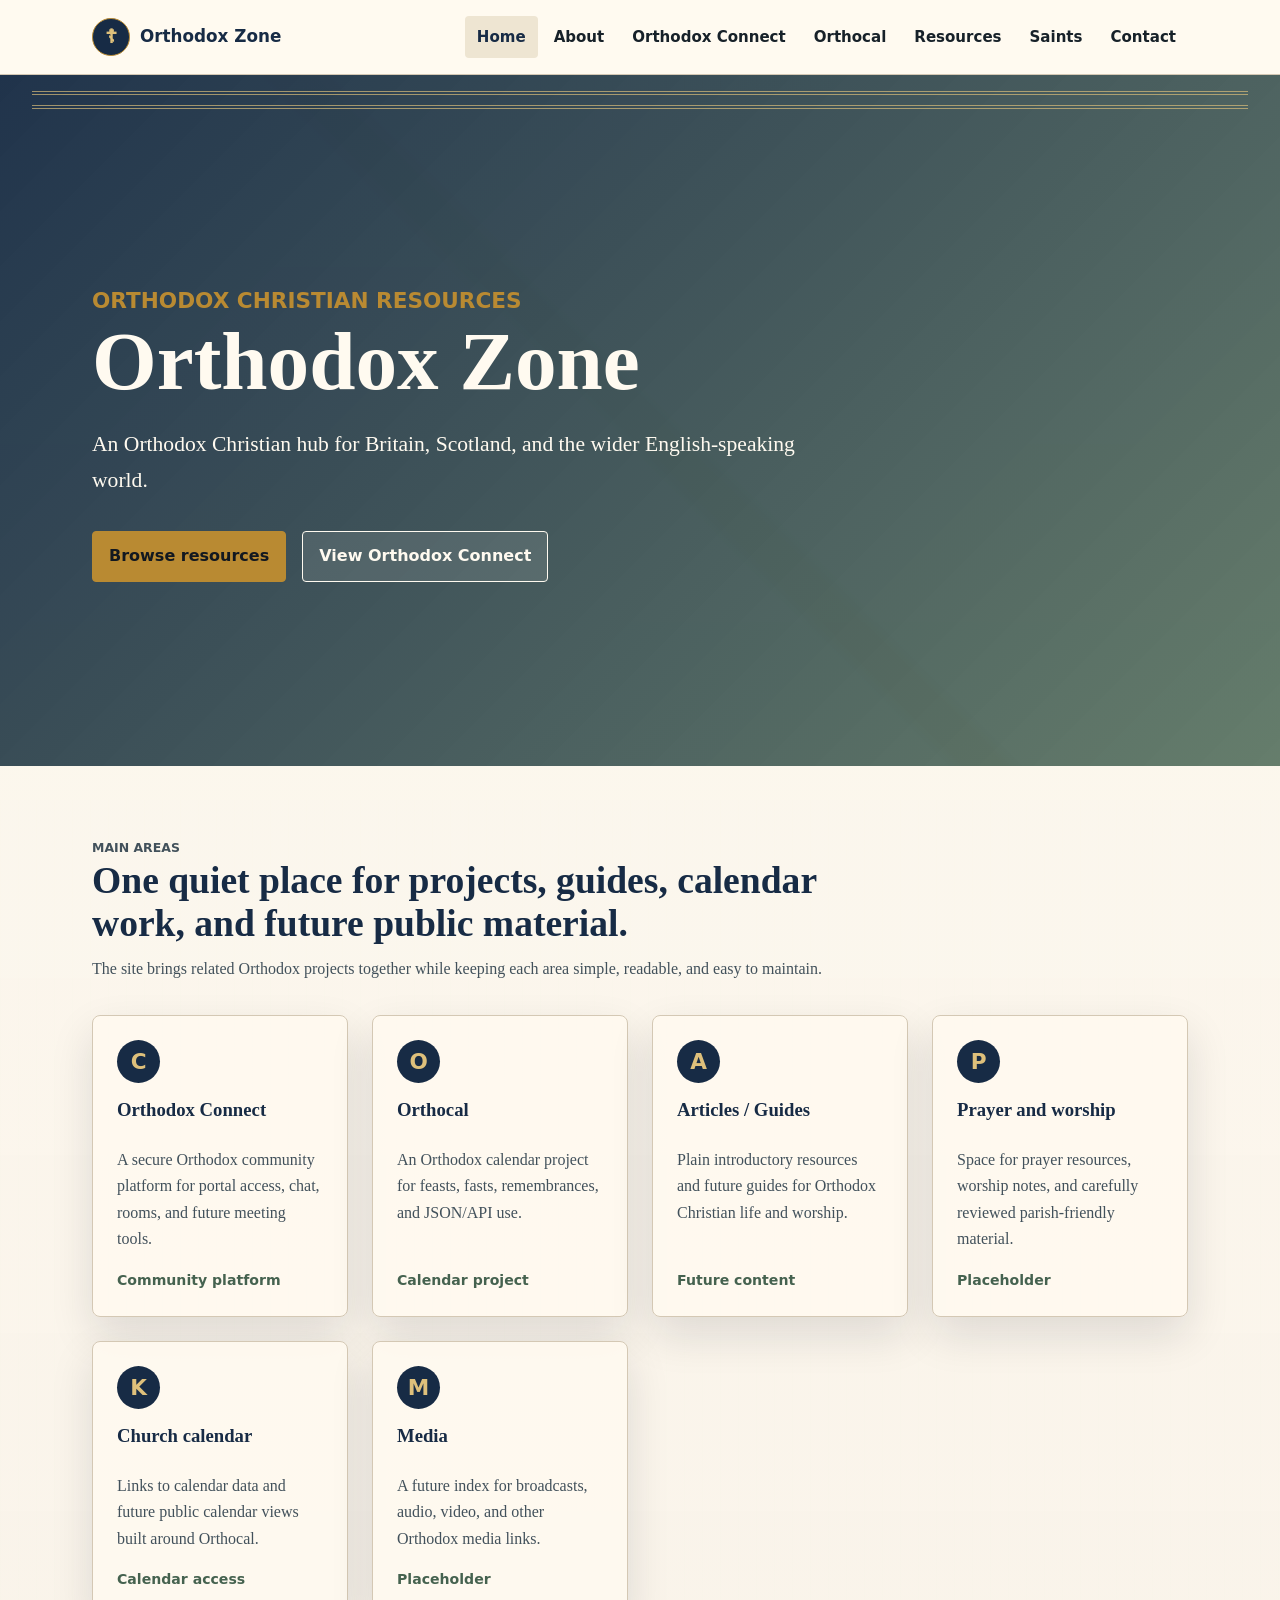
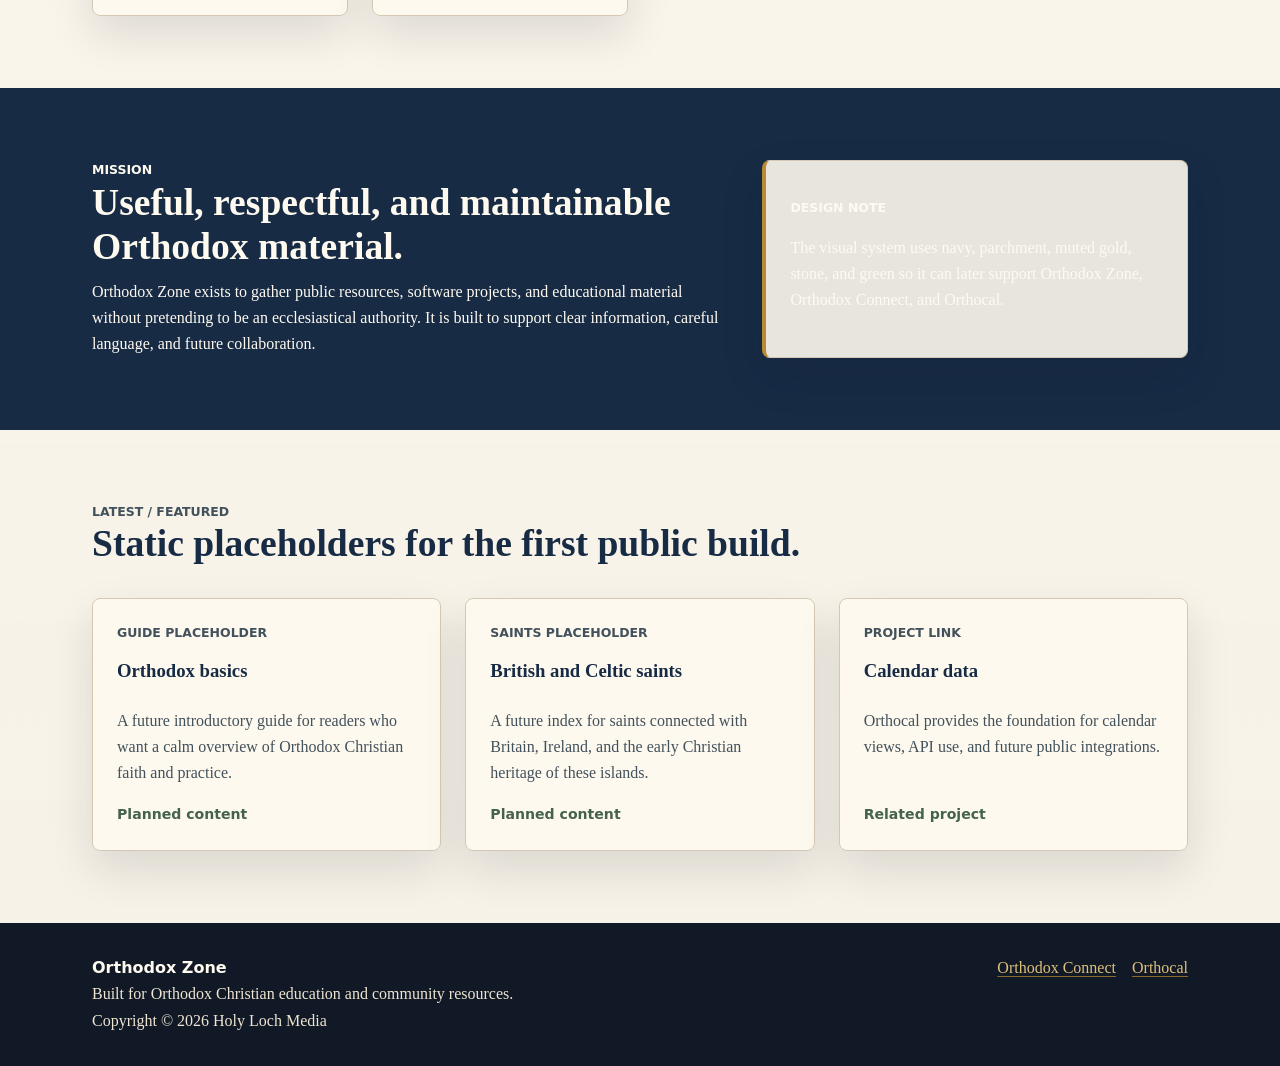
==== index.html @ 95972494 "initial import" ====
<!-- Orthodox Zone - Developed by dgm (dgm@tuta.com) -->
<!-- orthodox.zone-web/index.html -->
<!doctype html>
<html lang="en-GB">
<head>
	<meta charset="utf-8">
	<meta name="viewport" content="width=device-width, initial-scale=1">
	<meta name="description" content="An Orthodox Christian hub for Britain, Scotland, and the wider English-speaking world.">
	<meta property="og:title" content="Orthodox Zone">
	<meta property="og:description" content="An Orthodox Christian hub for Britain, Scotland, and the wider English-speaking world.">
	<meta property="og:type" content="website">
	<meta property="og:url" content="https://orthodox.zone/">
	<meta property="og:site_name" content="Orthodox Zone">
	<title>Orthodox Zone</title>
	<link rel="stylesheet" href="assets/css/style.css">
	<script src="assets/js/main.js" defer></script>
</head>
<body>
	<header class="site-header">
		<div class="nav-wrap">
			<a class="brand" href="index.html" aria-label="Orthodox Zone home">
				<span class="brand-mark" aria-hidden="true">☦</span>
				<span>Orthodox Zone</span>
			</a>
			<button class="nav-toggle" type="button" aria-expanded="false" aria-controls="primary-nav">Menu</button>
			<nav class="site-nav" id="primary-nav" aria-label="Primary navigation" data-open="false">
				<ul>
					<li><a href="index.html" aria-current="page">Home</a></li>
					<li><a href="about.html">About</a></li>
					<li><a href="connect.html">Orthodox Connect</a></li>
					<li><a href="orthocal.html">Orthocal</a></li>
					<li><a href="resources.html">Resources</a></li>
					<li><a href="saints.html">Saints</a></li>
					<li><a href="contact.html">Contact</a></li>
				</ul>
			</nav>
		</div>
	</header>

	<main>
		<section class="hero">
			<div class="section">
				<p class="eyebrow">Orthodox Christian resources</p>
				<h1>Orthodox Zone</h1>
				<p>An Orthodox Christian hub for Britain, Scotland, and the wider English-speaking world.</p>
				<div class="hero-actions" aria-label="Featured links">
					<a class="button button-primary" href="resources.html">Browse resources</a>
					<a class="button button-secondary" href="connect.html">View Orthodox Connect</a>
				</div>
			</div>
		</section>

		<section class="section">
			<div class="section-heading">
				<p class="eyebrow">Main areas</p>
				<h2>One quiet place for projects, guides, calendar work, and future public material.</h2>
				<p>The site brings related Orthodox projects together while keeping each area simple, readable, and easy to maintain.</p>
			</div>
			<div class="grid">
				<a class="card card-link" href="connect.html">
					<span class="card-icon" aria-hidden="true">C</span>
					<h3>Orthodox Connect</h3>
					<p>A secure Orthodox community platform for portal access, chat, rooms, and future meeting tools.</p>
					<span class="meta">Community platform</span>
				</a>
				<a class="card card-link" href="orthocal.html">
					<span class="card-icon" aria-hidden="true">O</span>
					<h3>Orthocal</h3>
					<p>An Orthodox calendar project for feasts, fasts, remembrances, and JSON/API use.</p>
					<span class="meta">Calendar project</span>
				</a>
				<a class="card card-link" href="resources.html">
					<span class="card-icon" aria-hidden="true">A</span>
					<h3>Articles / Guides</h3>
					<p>Plain introductory resources and future guides for Orthodox Christian life and worship.</p>
					<span class="meta">Future content</span>
				</a>
				<a class="card card-link" href="resources.html#prayer">
					<span class="card-icon" aria-hidden="true">P</span>
					<h3>Prayer and worship</h3>
					<p>Space for prayer resources, worship notes, and carefully reviewed parish-friendly material.</p>
					<span class="meta">Placeholder</span>
				</a>
				<a class="card card-link" href="orthocal.html">
					<span class="card-icon" aria-hidden="true">K</span>
					<h3>Church calendar</h3>
					<p>Links to calendar data and future public calendar views built around Orthocal.</p>
					<span class="meta">Calendar access</span>
				</a>
				<a class="card card-link" href="resources.html#media">
					<span class="card-icon" aria-hidden="true">M</span>
					<h3>Media</h3>
					<p>A future index for broadcasts, audio, video, and other Orthodox media links.</p>
					<span class="meta">Placeholder</span>
				</a>
			</div>
		</section>

		<section class="feature-band">
			<div class="section split">
				<div class="copy">
					<p class="eyebrow">Mission</p>
					<h2>Useful, respectful, and maintainable Orthodox material.</h2>
					<p>Orthodox Zone exists to gather public resources, software projects, and educational material without pretending to be an ecclesiastical authority. It is built to support clear information, careful language, and future collaboration.</p>
				</div>
				<aside class="notice">
					<p class="badge">Design note</p>
					<p>The visual system uses navy, parchment, muted gold, stone, and green so it can later support Orthodox Zone, Orthodox Connect, and Orthocal.</p>
				</aside>
			</div>
		</section>

		<section class="section">
			<div class="section-heading">
				<p class="eyebrow">Latest / featured</p>
				<h2>Static placeholders for the first public build.</h2>
			</div>
			<div class="grid">
				<article class="card">
					<p class="badge">Guide placeholder</p>
					<h3>Orthodox basics</h3>
					<p>A future introductory guide for readers who want a calm overview of Orthodox Christian faith and practice.</p>
					<span class="meta">Planned content</span>
				</article>
				<article class="card">
					<p class="badge">Saints placeholder</p>
					<h3>British and Celtic saints</h3>
					<p>A future index for saints connected with Britain, Ireland, and the early Christian heritage of these islands.</p>
					<span class="meta">Planned content</span>
				</article>
				<article class="card">
					<p class="badge">Project link</p>
					<h3>Calendar data</h3>
					<p>Orthocal provides the foundation for calendar views, API use, and future public integrations.</p>
					<span class="meta">Related project</span>
				</article>
			</div>
		</section>
	</main>

	<footer class="site-footer">
		<div class="footer-inner">
			<div>
				<p class="footer-title">Orthodox Zone</p>
				<p>Built for Orthodox Christian education and community resources.</p>
				<p>Copyright © 2026 Holy Loch Media</p>
			</div>
			<div class="footer-links" aria-label="Footer links">
				<a href="connect.html">Orthodox Connect</a>
				<a href="orthocal.html">Orthocal</a>
			</div>
		</div>
	</footer>
</body>
</html>
---- assets/css/style.css ----
/* Orthodox Zone - Developed by dgm (dgm@tuta.com) */
/* orthodox.zone-web/assets/css/style.css */

:root {
	--colour-ink: #172129;
	--colour-ink-soft: #42515b;
	--colour-bg: #f6f1e7;
	--colour-bg-deep: #111926;
	--colour-surface: #fffaf0;
	--colour-surface-muted: #eee5d2;
	--colour-navy: #172b45;
	--colour-navy-soft: #223a57;
	--colour-gold: #b98a32;
	--colour-gold-soft: #dec07b;
	--colour-green: #45624f;
	--colour-stone: #c9c1b4;
	--colour-border: #d4c8b4;
	--colour-alert: #7b2f35;
	--font-body: Georgia, "Times New Roman", serif;
	--font-ui: system-ui, -apple-system, BlinkMacSystemFont, "Segoe UI", sans-serif;
	--space-1: 0.35rem;
	--space-2: 0.65rem;
	--space-3: 1rem;
	--space-4: 1.5rem;
	--space-5: 2rem;
	--space-6: 3rem;
	--space-7: 4.5rem;
	--radius-sm: 4px;
	--radius-md: 8px;
	--shadow-soft: 0 18px 44px rgba(17, 25, 38, 0.12);
	--width-page: 1160px;
	--width-copy: 760px;
}

* {
	box-sizing: border-box;
}

html {
	background: var(--colour-bg);
	color: var(--colour-ink);
	font-size: 100%;
}

body {
	margin: 0;
	background:
		linear-gradient(180deg, rgba(255, 250, 240, 0.92), rgba(246, 241, 231, 0.98)),
		repeating-linear-gradient(90deg, rgba(185, 138, 50, 0.06) 0 1px, transparent 1px 18px);
	color: var(--colour-ink);
	font-family: var(--font-body);
	line-height: 1.65;
}

body.nav-open {
	overflow: hidden;
}

a {
	color: var(--colour-navy);
	text-decoration-color: rgba(185, 138, 50, 0.72);
	text-underline-offset: 0.18em;
}

a:hover {
	color: var(--colour-alert);
}

img {
	display: block;
	height: auto;
	max-width: 100%;
}

:focus-visible {
	outline: 3px solid var(--colour-gold);
	outline-offset: 3px;
}

.site-header {
	background: rgba(255, 250, 240, 0.96);
	border-bottom: 1px solid var(--colour-border);
	position: sticky;
	top: 0;
	z-index: 20;
}

.nav-wrap,
.section,
.footer-inner {
	margin: 0 auto;
	max-width: var(--width-page);
	padding-inline: clamp(1rem, 4vw, 2rem);
}

.nav-wrap {
	align-items: center;
	display: flex;
	gap: var(--space-4);
	justify-content: space-between;
	min-height: 74px;
}

.brand {
	align-items: center;
	color: var(--colour-navy);
	display: inline-flex;
	font-family: var(--font-ui);
	font-size: 1.05rem;
	font-weight: 800;
	gap: var(--space-2);
	letter-spacing: 0;
	text-decoration: none;
}

.brand-mark {
	align-items: center;
	background: var(--colour-navy);
	border: 1px solid var(--colour-gold);
	border-radius: 50%;
	color: var(--colour-gold-soft);
	display: inline-flex;
	font-family: var(--font-body);
	font-size: 1.2rem;
	height: 2.35rem;
	justify-content: center;
	line-height: 1;
	width: 2.35rem;
}

.nav-toggle {
	background: var(--colour-navy);
	border: 1px solid var(--colour-navy);
	border-radius: var(--radius-sm);
	color: var(--colour-surface);
	display: none;
	font: 700 0.92rem/1 var(--font-ui);
	padding: 0.75rem 0.9rem;
}

.site-nav ul {
	align-items: center;
	display: flex;
	gap: 0.25rem;
	list-style: none;
	margin: 0;
	padding: 0;
}

.site-nav a {
	border-radius: var(--radius-sm);
	color: var(--colour-ink);
	display: inline-block;
	font-family: var(--font-ui);
	font-size: 0.94rem;
	font-weight: 650;
	padding: 0.55rem 0.75rem;
	text-decoration: none;
}

.site-nav a:hover,
.site-nav a[aria-current="page"] {
	background: var(--colour-surface-muted);
	color: var(--colour-navy);
}

.hero {
	background:
		linear-gradient(135deg, rgba(23, 43, 69, 0.96), rgba(69, 98, 79, 0.82)),
		linear-gradient(45deg, transparent 48%, rgba(222, 192, 123, 0.2) 49% 51%, transparent 52%);
	color: var(--colour-surface);
	padding-block: clamp(3.5rem, 9vw, 7rem);
	position: relative;
}

.hero::before,
.page-header::before {
	border-block: 4px double rgba(222, 192, 123, 0.68);
	content: "";
	inset: 1rem clamp(1rem, 4vw, 2rem) auto;
	height: 10px;
	position: absolute;
}

.hero .section,
.page-header .section {
	position: relative;
}

.eyebrow,
.badge {
	color: var(--colour-gold);
	font-family: var(--font-ui);
	font-size: 0.78rem;
	font-weight: 800;
	letter-spacing: 0;
	text-transform: uppercase;
}

.hero h1,
.page-header h1 {
	font-size: clamp(2.3rem, 7vw, 5.2rem);
	line-height: 1.02;
	margin: 0;
	max-width: 880px;
}

.hero p,
.page-header p {
	font-size: clamp(1.1rem, 2vw, 1.35rem);
	margin: var(--space-4) 0 0;
	max-width: 720px;
}

.hero-actions {
	display: flex;
	flex-wrap: wrap;
	gap: var(--space-3);
	margin-top: var(--space-5);
}

.button {
	align-items: center;
	border: 1px solid currentColor;
	border-radius: var(--radius-sm);
	display: inline-flex;
	font-family: var(--font-ui);
	font-weight: 750;
	justify-content: center;
	min-height: 2.8rem;
	padding: 0.72rem 1rem;
	text-decoration: none;
}

.button-primary {
	background: var(--colour-gold);
	border-color: var(--colour-gold);
	color: #121820;
}

.button-secondary {
	background: rgba(255, 250, 240, 0.1);
	color: var(--colour-surface);
}

.section {
	padding-block: clamp(2.5rem, 6vw, 4.5rem);
}

.section-tight {
	padding-block: clamp(1.5rem, 4vw, 2.5rem);
}

.section-heading {
	margin-bottom: var(--space-5);
	max-width: var(--width-copy);
}

.section-heading h2,
.copy h2,
.card h2,
.card h3 {
	color: var(--colour-navy);
	line-height: 1.16;
	margin: 0 0 var(--space-2);
}

.section-heading h2,
.copy h2 {
	font-size: clamp(1.65rem, 3vw, 2.35rem);
}

.section-heading p,
.copy p,
.card p,
.list-panel p {
	color: var(--colour-ink-soft);
	margin: 0;
}

.grid {
	display: grid;
	gap: var(--space-4);
	grid-template-columns: repeat(auto-fit, minmax(min(100%, 250px), 1fr));
}

.card,
.list-panel,
.notice {
	background: rgba(255, 250, 240, 0.9);
	border: 1px solid var(--colour-border);
	border-radius: var(--radius-md);
	box-shadow: var(--shadow-soft);
	padding: var(--space-4);
}

.card {
	display: flex;
	flex-direction: column;
	gap: var(--space-3);
	min-height: 100%;
}

.card-link {
	color: inherit;
	text-decoration: none;
}

.card-link:hover {
	border-color: var(--colour-gold);
	color: inherit;
	transform: translateY(-2px);
}

.card-icon {
	align-items: center;
	background: var(--colour-navy);
	border-radius: 50%;
	color: var(--colour-gold-soft);
	display: inline-flex;
	font-family: var(--font-ui);
	font-size: 1.35rem;
	font-weight: 800;
	height: 2.7rem;
	justify-content: center;
	width: 2.7rem;
}

.meta {
	color: var(--colour-green);
	font-family: var(--font-ui);
	font-size: 0.88rem;
	font-weight: 700;
	margin-top: auto;
}

.split {
	display: grid;
	gap: var(--space-5);
	grid-template-columns: minmax(0, 1.2fr) minmax(260px, 0.8fr);
}

.copy {
	max-width: var(--width-copy);
}

.copy p + p,
.copy ul + p,
.copy p + ul {
	margin-top: var(--space-3);
}

.copy ul,
.list-panel ul {
	margin: var(--space-3) 0 0;
	padding-left: 1.2rem;
}

.copy li,
.list-panel li {
	margin-top: var(--space-2);
}

.page-header {
	background:
		linear-gradient(135deg, rgba(23, 43, 69, 0.95), rgba(34, 58, 87, 0.9)),
		repeating-linear-gradient(135deg, rgba(222, 192, 123, 0.12) 0 1px, transparent 1px 18px);
	color: var(--colour-surface);
	padding-block: clamp(3rem, 7vw, 5.5rem);
	position: relative;
}

.page-header h1,
.page-header p {
	color: var(--colour-surface);
}

.feature-band {
	background: var(--colour-navy);
	color: var(--colour-surface);
}

.feature-band h2,
.feature-band p {
	color: var(--colour-surface);
}

.feature-band .card {
	background: rgba(255, 250, 240, 0.08);
	border-color: rgba(222, 192, 123, 0.38);
	box-shadow: none;
}

.feature-band .card h3,
.feature-band .card p {
	color: var(--colour-surface);
}

.notice {
	border-left: 4px solid var(--colour-gold);
}

.site-footer {
	background: var(--colour-bg-deep);
	color: var(--colour-surface-muted);
}

.footer-inner {
	display: flex;
	flex-wrap: wrap;
	gap: var(--space-4);
	justify-content: space-between;
	padding-block: var(--space-5);
}

.footer-inner a {
	color: var(--colour-gold-soft);
}

.footer-title {
	color: var(--colour-surface);
	font-family: var(--font-ui);
	font-weight: 800;
	margin: 0 0 var(--space-2);
}

.footer-inner p {
	margin: 0;
	max-width: 560px;
}

.footer-links {
	display: flex;
	flex-wrap: wrap;
	gap: var(--space-3);
}

@media (max-width: 860px) {
	.nav-toggle {
		display: inline-flex;
	}

	.site-nav {
		background: var(--colour-surface);
		border-top: 1px solid var(--colour-border);
		box-shadow: var(--shadow-soft);
		display: none;
		inset: 74px 0 auto;
		padding: var(--space-3);
		position: absolute;
	}

	.site-nav[data-open="true"] {
		display: block;
	}

	.site-nav ul {
		align-items: stretch;
		flex-direction: column;
	}

	.site-nav a {
		display: block;
		padding: 0.85rem 1rem;
	}

	.split {
		grid-template-columns: 1fr;
	}
}

@media (max-width: 520px) {
	.nav-wrap {
		min-height: 66px;
	}

	.brand {
		font-size: 0.98rem;
	}

	.brand-mark {
		height: 2.1rem;
		width: 2.1rem;
	}

	.site-nav {
		inset: 66px 0 auto;
	}
}
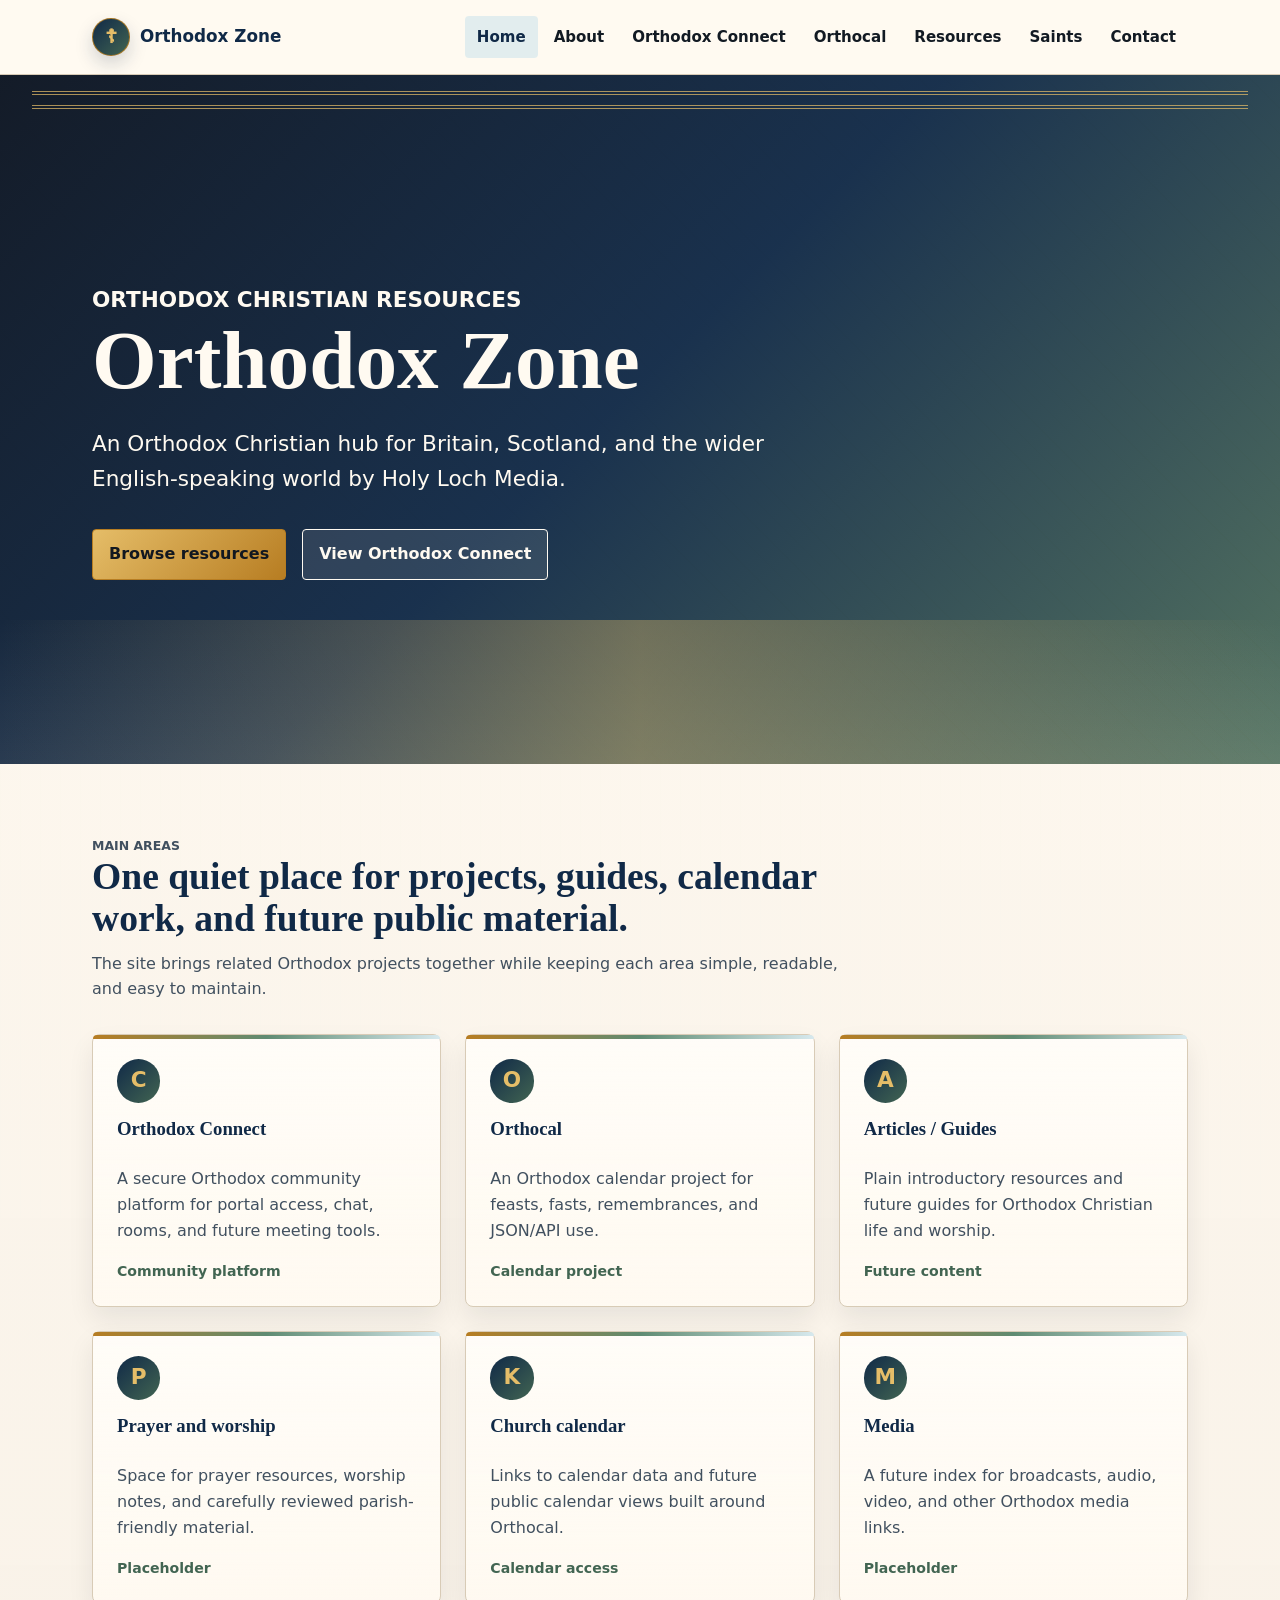
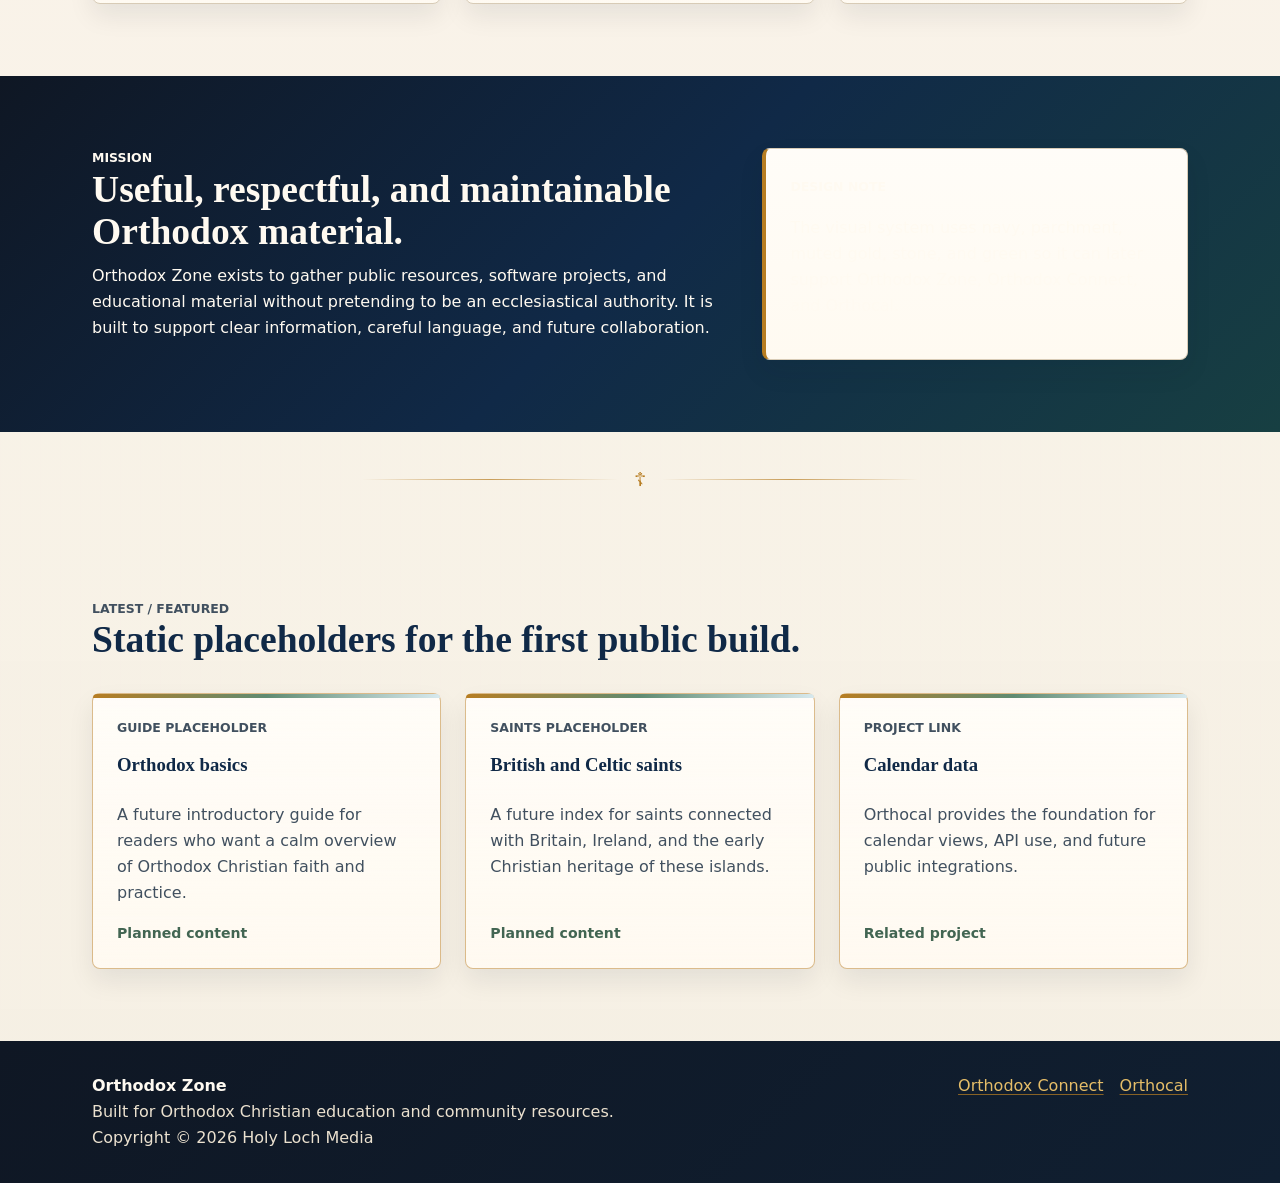
==== commit f55df1f5: "style updates and deploy script" ====
--- a/index.html
+++ b/index.html
@@ -38,11 +38,11 @@
 	</header>
 
 	<main>
-		<section class="hero">
+		<section class="hero celtic-border">
 			<div class="section">
 				<p class="eyebrow">Orthodox Christian resources</p>
 				<h1>Orthodox Zone</h1>
-				<p>An Orthodox Christian hub for Britain, Scotland, and the wider English-speaking world.</p>
+				<p>An Orthodox Christian hub for Britain, Scotland, and the wider English-speaking world by Holy Loch Media.</p>
 				<div class="hero-actions" aria-label="Featured links">
 					<a class="button button-primary" href="resources.html">Browse resources</a>
 					<a class="button button-secondary" href="connect.html">View Orthodox Connect</a>
@@ -56,7 +56,7 @@
 				<h2>One quiet place for projects, guides, calendar work, and future public material.</h2>
 				<p>The site brings related Orthodox projects together while keeping each area simple, readable, and easy to maintain.</p>
 			</div>
-			<div class="grid">
+			<div class="card-grid">
 				<a class="card card-link" href="connect.html">
 					<span class="card-icon" aria-hidden="true">C</span>
 					<h3>Orthodox Connect</h3>
@@ -97,8 +97,8 @@
 		</section>
 
 		<section class="feature-band">
-			<div class="section split">
-				<div class="copy">
+			<div class="section two-column">
+				<div class="readable">
 					<p class="eyebrow">Mission</p>
 					<h2>Useful, respectful, and maintainable Orthodox material.</h2>
 					<p>Orthodox Zone exists to gather public resources, software projects, and educational material without pretending to be an ecclesiastical authority. It is built to support clear information, careful language, and future collaboration.</p>
@@ -110,25 +110,27 @@
 			</div>
 		</section>
 
+		<div class="cross-divider" aria-hidden="true">☦</div>
+
 		<section class="section">
 			<div class="section-heading">
 				<p class="eyebrow">Latest / featured</p>
 				<h2>Static placeholders for the first public build.</h2>
 			</div>
-			<div class="grid">
-				<article class="card">
+			<div class="card-grid">
+				<article class="feature-card">
 					<p class="badge">Guide placeholder</p>
 					<h3>Orthodox basics</h3>
 					<p>A future introductory guide for readers who want a calm overview of Orthodox Christian faith and practice.</p>
 					<span class="meta">Planned content</span>
 				</article>
-				<article class="card">
+				<article class="feature-card">
 					<p class="badge">Saints placeholder</p>
 					<h3>British and Celtic saints</h3>
 					<p>A future index for saints connected with Britain, Ireland, and the early Christian heritage of these islands.</p>
 					<span class="meta">Planned content</span>
 				</article>
-				<article class="card">
+				<article class="feature-card">
 					<p class="badge">Project link</p>
 					<h3>Calendar data</h3>
 					<p>Orthocal provides the foundation for calendar views, API use, and future public integrations.</p>
--- a/assets/css/style.css
+++ b/assets/css/style.css
@@ -2,22 +2,46 @@
 /* orthodox.zone-web/assets/css/style.css */
 
 :root {
-	--colour-ink: #172129;
-	--colour-ink-soft: #42515b;
-	--colour-bg: #f6f1e7;
-	--colour-bg-deep: #111926;
-	--colour-surface: #fffaf0;
-	--colour-surface-muted: #eee5d2;
-	--colour-navy: #172b45;
-	--colour-navy-soft: #223a57;
-	--colour-gold: #b98a32;
-	--colour-gold-soft: #dec07b;
-	--colour-green: #45624f;
-	--colour-stone: #c9c1b4;
-	--colour-border: #d4c8b4;
-	--colour-alert: #7b2f35;
-	--font-body: Georgia, "Times New Roman", serif;
+	/* Brand colours */
+	--oz-navy: #102947;
+	--oz-navy-soft: #1c3a5f;
+	--oz-parchment: #f5efe4;
+	--oz-bg-deep: #0f1724;
+	--oz-off-white: #fffaf1;
+	--oz-surface-muted: #ebe1cf;
+	--oz-muted-gold: #b77d22;
+	--oz-gold-soft: #e5bd68;
+	--oz-stone-grey: #c9c0b2;
+	--oz-celtic-green: #426552;
+	--oz-celtic-green-soft: #5f8b72;
+	--oz-deep-red: #7e2734;
+	--oz-sky: #d7e9ee;
+	--oz-link: var(--oz-navy);
+	--oz-text: #121a23;
+	--oz-text-muted: #41505f;
+	--oz-card-bg: #fffaf1;
+	--oz-border: #d8cbb6;
+
+	/* Liturgical accent colours */
+	--accent-gold: var(--oz-muted-gold);
+	--accent-gold-soft: var(--oz-gold-soft);
+	--accent-green: var(--oz-celtic-green);
+	--accent-red: var(--oz-deep-red);
+	--accent-blue: var(--oz-sky);
+
+	/* Typography */
+	--font-body: system-ui, -apple-system, BlinkMacSystemFont, "Segoe UI", sans-serif;
+	--font-display: Georgia, "Times New Roman", serif;
 	--font-ui: system-ui, -apple-system, BlinkMacSystemFont, "Segoe UI", sans-serif;
+	--line-body: 1.62;
+	--line-heading: 1.12;
+
+	/* Layout */
+	--width-page: 1160px;
+	--width-readable: 760px;
+	--width-narrow: 620px;
+
+	/* Spacing */
 	--space-1: 0.35rem;
 	--space-2: 0.65rem;
 	--space-3: 1rem;
@@ -25,11 +49,24 @@
 	--space-5: 2rem;
 	--space-6: 3rem;
 	--space-7: 4.5rem;
+
+	/* Borders */
+	--radius-xs: 3px;
 	--radius-sm: 4px;
 	--radius-md: 8px;
-	--shadow-soft: 0 18px 44px rgba(17, 25, 38, 0.12);
-	--width-page: 1160px;
-	--width-copy: 760px;
+	--border-thin: 1px solid var(--oz-border);
+	--border-gold: 1px solid rgba(183, 125, 34, 0.45);
+
+	/* Shadows */
+	--shadow-soft: 0 18px 44px rgba(17, 25, 38, 0.13);
+	--shadow-card: 0 1px 0 rgba(255, 255, 255, 0.7) inset, 0 12px 26px rgba(17, 25, 38, 0.08);
+
+	/* Components */
+	--header-height: 74px;
+	--button-height: 2.8rem;
+	--card-padding: var(--space-4);
+	--section-padding: clamp(2.5rem, 6vw, 4.5rem);
+	--section-padding-large: clamp(3.5rem, 9vw, 7rem);
 }
 
 * {
@@ -37,19 +74,19 @@
 }
 
 html {
-	background: var(--colour-bg);
-	color: var(--colour-ink);
+	background: var(--oz-parchment);
+	color: var(--oz-text);
 	font-size: 100%;
 }
 
 body {
 	margin: 0;
 	background:
-		linear-gradient(180deg, rgba(255, 250, 240, 0.92), rgba(246, 241, 231, 0.98)),
-		repeating-linear-gradient(90deg, rgba(185, 138, 50, 0.06) 0 1px, transparent 1px 18px);
-	color: var(--colour-ink);
+		linear-gradient(180deg, rgba(255, 250, 241, 0.95), rgba(245, 239, 228, 0.98)),
+		repeating-linear-gradient(90deg, rgba(183, 125, 34, 0.055) 0 1px, transparent 1px 20px);
+	color: var(--oz-text);
 	font-family: var(--font-body);
-	line-height: 1.65;
+	line-height: var(--line-body);
 }
 
 body.nav-open {
@@ -57,13 +94,13 @@
 }
 
 a {
-	color: var(--colour-navy);
-	text-decoration-color: rgba(185, 138, 50, 0.72);
+	color: var(--oz-link);
+	text-decoration-color: rgba(183, 125, 34, 0.72);
 	text-underline-offset: 0.18em;
 }
 
 a:hover {
-	color: var(--colour-alert);
+	color: var(--accent-red);
 }
 
 img {
@@ -73,13 +110,15 @@
 }
 
 :focus-visible {
-	outline: 3px solid var(--colour-gold);
+	outline: 3px solid var(--accent-gold);
 	outline-offset: 3px;
 }
 
 .site-header {
-	background: rgba(255, 250, 240, 0.96);
-	border-bottom: 1px solid var(--colour-border);
+	-webkit-backdrop-filter: blur(16px);
+	backdrop-filter: blur(16px);
+	background: rgba(255, 250, 241, 0.9);
+	border-bottom: var(--border-thin);
 	position: sticky;
 	top: 0;
 	z-index: 20;
@@ -98,12 +137,12 @@
 	display: flex;
 	gap: var(--space-4);
 	justify-content: space-between;
-	min-height: 74px;
+	min-height: var(--header-height);
 }
 
 .brand {
 	align-items: center;
-	color: var(--colour-navy);
+	color: var(--oz-navy);
 	display: inline-flex;
 	font-family: var(--font-ui);
 	font-size: 1.05rem;
@@ -115,12 +154,15 @@
 
 .brand-mark {
 	align-items: center;
-	background: var(--colour-navy);
-	border: 1px solid var(--colour-gold);
+	background:
+		linear-gradient(135deg, var(--oz-navy), var(--oz-celtic-green)),
+		var(--oz-navy);
+	border: 1px solid rgba(183, 125, 34, 0.85);
 	border-radius: 50%;
-	color: var(--colour-gold-soft);
+	box-shadow: 0 8px 18px rgba(16, 41, 71, 0.18);
+	color: var(--accent-gold-soft);
 	display: inline-flex;
-	font-family: var(--font-body);
+	font-family: var(--font-display);
 	font-size: 1.2rem;
 	height: 2.35rem;
 	justify-content: center;
@@ -129,10 +171,10 @@
 }
 
 .nav-toggle {
-	background: var(--colour-navy);
-	border: 1px solid var(--colour-navy);
+	background: var(--oz-navy);
+	border: 1px solid var(--oz-navy);
 	border-radius: var(--radius-sm);
-	color: var(--colour-surface);
+	color: var(--oz-off-white);
 	display: none;
 	font: 700 0.92rem/1 var(--font-ui);
 	padding: 0.75rem 0.9rem;
@@ -149,7 +191,7 @@
 
 .site-nav a {
 	border-radius: var(--radius-sm);
-	color: var(--colour-ink);
+	color: var(--oz-text);
 	display: inline-block;
 	font-family: var(--font-ui);
 	font-size: 0.94rem;
@@ -160,45 +202,63 @@
 
 .site-nav a:hover,
 .site-nav a[aria-current="page"] {
-	background: var(--colour-surface-muted);
-	color: var(--colour-navy);
+	background: rgba(215, 233, 238, 0.72);
+	color: var(--oz-navy);
+}
+
+.hero,
+.page-header {
+	color: var(--oz-off-white);
+	overflow: hidden;
+	position: relative;
 }
 
 .hero {
 	background:
-		linear-gradient(135deg, rgba(23, 43, 69, 0.96), rgba(69, 98, 79, 0.82)),
-		linear-gradient(45deg, transparent 48%, rgba(222, 192, 123, 0.2) 49% 51%, transparent 52%);
-	color: var(--colour-surface);
-	padding-block: clamp(3.5rem, 9vw, 7rem);
-	position: relative;
+		linear-gradient(135deg, rgba(15, 23, 36, 0.98), rgba(16, 41, 71, 0.96) 48%, rgba(66, 101, 82, 0.9)),
+		repeating-linear-gradient(45deg, rgba(229, 189, 104, 0.18) 0 1px, transparent 1px 18px);
+	padding-block: var(--section-padding-large);
+}
+
+.page-header {
+	background:
+		linear-gradient(135deg, rgba(15, 23, 36, 0.98), rgba(28, 58, 95, 0.93), rgba(66, 101, 82, 0.88)),
+		repeating-linear-gradient(135deg, rgba(229, 189, 104, 0.14) 0 1px, transparent 1px 18px);
+	padding-block: clamp(3rem, 7vw, 5.5rem);
 }
 
 .hero::before,
-.page-header::before {
-	border-block: 4px double rgba(222, 192, 123, 0.68);
+.page-header::before,
+.celtic-border::before {
+	border-block: 4px double rgba(229, 189, 104, 0.72);
 	content: "";
+	height: 10px;
 	inset: 1rem clamp(1rem, 4vw, 2rem) auto;
-	height: 10px;
+	position: absolute;
+}
+
+.hero::after,
+.page-header::after {
+	background:
+		linear-gradient(90deg, transparent, rgba(229, 189, 104, 0.38), transparent),
+		linear-gradient(180deg, transparent, rgba(255, 250, 241, 0.08));
+	content: "";
+	height: 9rem;
+	inset: auto 0 0;
+	pointer-events: none;
 	position: absolute;
 }
 
 .hero .section,
 .page-header .section {
 	position: relative;
-}
-
-.eyebrow,
-.badge {
-	color: var(--colour-gold);
-	font-family: var(--font-ui);
-	font-size: 0.78rem;
-	font-weight: 800;
-	letter-spacing: 0;
-	text-transform: uppercase;
+	z-index: 1;
 }
 
 .hero h1,
 .page-header h1 {
+	color: var(--oz-off-white);
+	font-family: var(--font-display);
 	font-size: clamp(2.3rem, 7vw, 5.2rem);
 	line-height: 1.02;
 	margin: 0;
@@ -207,9 +267,10 @@
 
 .hero p,
 .page-header p {
+	color: var(--oz-off-white);
 	font-size: clamp(1.1rem, 2vw, 1.35rem);
 	margin: var(--space-4) 0 0;
-	max-width: 720px;
+	max-width: var(--width-readable);
 }
 
 .hero-actions {
@@ -217,6 +278,157 @@
 	flex-wrap: wrap;
 	gap: var(--space-3);
 	margin-top: var(--space-5);
+}
+
+.section {
+	padding-block: var(--section-padding);
+}
+
+.section-muted {
+	background:
+		linear-gradient(180deg, rgba(235, 225, 207, 0.64), rgba(255, 250, 241, 0.7)),
+		var(--oz-parchment);
+	border-block: var(--border-thin);
+}
+
+.section-tight {
+	padding-block: clamp(1.5rem, 4vw, 2.5rem);
+}
+
+.section-heading,
+.readable {
+	max-width: var(--width-readable);
+}
+
+.section-heading {
+	margin-bottom: var(--space-5);
+}
+
+.readable > * + * {
+	margin-top: var(--space-3);
+}
+
+.section-heading h2,
+.readable h2,
+.copy h2,
+.card h2,
+.card h3,
+.feature-card h2,
+.feature-card h3 {
+	color: var(--oz-navy);
+	font-family: var(--font-display);
+	line-height: var(--line-heading);
+	margin: 0 0 var(--space-2);
+}
+
+.section-heading h2,
+.readable h2,
+.copy h2 {
+	font-size: clamp(1.65rem, 3vw, 2.35rem);
+}
+
+.section-heading p,
+.readable p,
+.copy p,
+.card p,
+.feature-card p,
+.list-panel p,
+.resource-list p {
+	color: var(--oz-text-muted);
+	margin: 0;
+}
+
+.card-grid,
+.grid {
+	display: grid;
+	gap: var(--space-4);
+	grid-template-columns: repeat(auto-fit, minmax(min(100%, 260px), 1fr));
+}
+
+.two-column,
+.split {
+	display: grid;
+	gap: var(--space-5);
+	grid-template-columns: minmax(0, 1.2fr) minmax(260px, 0.8fr);
+}
+
+.card,
+.feature-card,
+.list-panel,
+.resource-list,
+.notice {
+	background:
+		linear-gradient(180deg, rgba(255, 255, 255, 0.48), rgba(255, 250, 241, 0.9)),
+		var(--oz-card-bg);
+	border: var(--border-thin);
+	border-radius: var(--radius-md);
+	box-shadow: var(--shadow-card);
+	padding: var(--card-padding);
+}
+
+.card,
+.feature-card {
+	display: flex;
+	flex-direction: column;
+	gap: var(--space-3);
+	min-height: 100%;
+	position: relative;
+	transition: border-color 160ms ease, box-shadow 160ms ease, transform 160ms ease;
+}
+
+.card::before,
+.feature-card::before {
+	background: linear-gradient(90deg, var(--accent-gold), var(--oz-celtic-green-soft), var(--accent-blue));
+	border-radius: var(--radius-md) var(--radius-md) 0 0;
+	content: "";
+	height: 4px;
+	inset: 0 0 auto;
+	position: absolute;
+}
+
+.card-link {
+	color: inherit;
+	text-decoration: none;
+}
+
+.card-link:hover {
+	border-color: var(--accent-gold);
+	box-shadow: var(--shadow-soft);
+	color: inherit;
+	transform: translateY(-2px);
+}
+
+.card-icon {
+	align-items: center;
+	background: linear-gradient(135deg, var(--oz-navy), var(--oz-celtic-green));
+	border-radius: 50%;
+	color: var(--accent-gold-soft);
+	display: inline-flex;
+	font-family: var(--font-ui);
+	font-size: 1.35rem;
+	font-weight: 800;
+	height: 2.7rem;
+	justify-content: center;
+	width: 2.7rem;
+}
+
+.feature-card {
+	border-color: rgba(183, 125, 34, 0.5);
+}
+
+.resource-list ul,
+.list-panel ul,
+.readable ul,
+.copy ul {
+	margin: var(--space-3) 0 0;
+	padding-left: 1.2rem;
+}
+
+.resource-list li,
+.list-panel li,
+.readable li,
+.copy li {
+	margin-top: var(--space-2);
 }
 
 .button {
@@ -227,121 +439,80 @@
 	font-family: var(--font-ui);
 	font-weight: 750;
 	justify-content: center;
-	min-height: 2.8rem;
+	min-height: var(--button-height);
 	padding: 0.72rem 1rem;
 	text-decoration: none;
+	transition: background-color 160ms ease, border-color 160ms ease, color 160ms ease, transform 160ms ease;
 }
 
 .button-primary {
-	background: var(--colour-gold);
-	border-color: var(--colour-gold);
+	background: linear-gradient(135deg, var(--accent-gold-soft), var(--accent-gold));
+	border-color: var(--accent-gold);
 	color: #121820;
 }
 
 .button-secondary {
-	background: rgba(255, 250, 240, 0.1);
-	color: var(--colour-surface);
-}
-
-.section {
-	padding-block: clamp(2.5rem, 6vw, 4.5rem);
-}
-
-.section-tight {
-	padding-block: clamp(1.5rem, 4vw, 2.5rem);
-}
-
-.section-heading {
-	margin-bottom: var(--space-5);
-	max-width: var(--width-copy);
-}
-
-.section-heading h2,
-.copy h2,
-.card h2,
-.card h3 {
-	color: var(--colour-navy);
-	line-height: 1.16;
-	margin: 0 0 var(--space-2);
-}
-
-.section-heading h2,
-.copy h2 {
-	font-size: clamp(1.65rem, 3vw, 2.35rem);
-}
-
-.section-heading p,
-.copy p,
-.card p,
-.list-panel p {
-	color: var(--colour-ink-soft);
+	background: rgba(255, 250, 241, 0.1);
+	color: var(--oz-off-white);
+}
+
+.button:hover {
+	transform: translateY(-1px);
+}
+
+.eyebrow,
+.badge {
+	color: var(--accent-gold);
+	font-family: var(--font-ui);
+	font-size: 0.78rem;
+	font-weight: 800;
+	letter-spacing: 0;
+	text-transform: uppercase;
+}
+
+.badge {
+	display: inline-block;
 	margin: 0;
 }
 
-.grid {
-	display: grid;
-	gap: var(--space-4);
-	grid-template-columns: repeat(auto-fit, minmax(min(100%, 250px), 1fr));
-}
-
-.card,
-.list-panel,
-.notice {
-	background: rgba(255, 250, 240, 0.9);
-	border: 1px solid var(--colour-border);
-	border-radius: var(--radius-md);
-	box-shadow: var(--shadow-soft);
-	padding: var(--space-4);
-}
-
-.card {
-	display: flex;
-	flex-direction: column;
-	gap: var(--space-3);
-	min-height: 100%;
-}
-
-.card-link {
-	color: inherit;
-	text-decoration: none;
-}
-
-.card-link:hover {
-	border-color: var(--colour-gold);
-	color: inherit;
-	transform: translateY(-2px);
-}
-
-.card-icon {
-	align-items: center;
-	background: var(--colour-navy);
-	border-radius: 50%;
-	color: var(--colour-gold-soft);
-	display: inline-flex;
-	font-family: var(--font-ui);
-	font-size: 1.35rem;
-	font-weight: 800;
-	height: 2.7rem;
-	justify-content: center;
-	width: 2.7rem;
-}
-
 .meta {
-	color: var(--colour-green);
+	color: var(--oz-celtic-green);
 	font-family: var(--font-ui);
 	font-size: 0.88rem;
 	font-weight: 700;
 	margin-top: auto;
 }
 
-.split {
-	display: grid;
-	gap: var(--space-5);
-	grid-template-columns: minmax(0, 1.2fr) minmax(260px, 0.8fr);
+.notice {
+	border-left: 4px solid var(--accent-gold);
+}
+
+.cross-divider {
+	align-items: center;
+	color: var(--accent-gold);
+	display: flex;
+	font-family: var(--font-display);
+	font-size: 1.2rem;
+	gap: var(--space-3);
+	justify-content: center;
+	margin: var(--space-5) auto;
+	max-width: var(--width-readable);
+}
+
+.cross-divider::before,
+.cross-divider::after {
+	background: linear-gradient(90deg, transparent, rgba(183, 125, 34, 0.72), transparent);
+	content: "";
+	height: 1px;
+	width: min(34vw, 16rem);
+}
+
+.celtic-border {
+	position: relative;
 }
 
 .copy {
-	max-width: var(--width-copy);
+	max-width: var(--width-readable);
 }
 
 .copy p + p,
@@ -350,59 +521,35 @@
 	margin-top: var(--space-3);
 }
 
-.copy ul,
-.list-panel ul {
-	margin: var(--space-3) 0 0;
-	padding-left: 1.2rem;
-}
-
-.copy li,
-.list-panel li {
-	margin-top: var(--space-2);
-}
-
-.page-header {
-	background:
-		linear-gradient(135deg, rgba(23, 43, 69, 0.95), rgba(34, 58, 87, 0.9)),
-		repeating-linear-gradient(135deg, rgba(222, 192, 123, 0.12) 0 1px, transparent 1px 18px);
-	color: var(--colour-surface);
-	padding-block: clamp(3rem, 7vw, 5.5rem);
-	position: relative;
-}
-
-.page-header h1,
-.page-header p {
-	color: var(--colour-surface);
-}
-
 .feature-band {
-	background: var(--colour-navy);
-	color: var(--colour-surface);
+	background:
+		linear-gradient(135deg, var(--oz-bg-deep), var(--oz-navy), #173f42),
+		var(--oz-navy);
+	color: var(--oz-off-white);
 }
 
 .feature-band h2,
 .feature-band p {
-	color: var(--colour-surface);
-}
-
-.feature-band .card {
-	background: rgba(255, 250, 240, 0.08);
-	border-color: rgba(222, 192, 123, 0.38);
+	color: var(--oz-off-white);
+}
+
+.feature-band .card,
+.feature-band .feature-card {
+	background: rgba(255, 250, 241, 0.08);
+	border-color: rgba(229, 189, 104, 0.38);
 	box-shadow: none;
 }
 
 .feature-band .card h3,
-.feature-band .card p {
-	color: var(--colour-surface);
-}
-
-.notice {
-	border-left: 4px solid var(--colour-gold);
+.feature-band .card p,
+.feature-band .feature-card h3,
+.feature-band .feature-card p {
+	color: var(--oz-off-white);
 }
 
 .site-footer {
-	background: var(--colour-bg-deep);
-	color: var(--colour-surface-muted);
+	background: linear-gradient(135deg, var(--oz-bg-deep), #101f31);
+	color: var(--oz-surface-muted);
 }
 
 .footer-inner {
@@ -414,11 +561,11 @@
 }
 
 .footer-inner a {
-	color: var(--colour-gold-soft);
+	color: var(--accent-gold-soft);
 }
 
 .footer-title {
-	color: var(--colour-surface);
+	color: var(--oz-off-white);
 	font-family: var(--font-ui);
 	font-weight: 800;
 	margin: 0 0 var(--space-2);
@@ -441,11 +588,11 @@
 	}
 
 	.site-nav {
-		background: var(--colour-surface);
-		border-top: 1px solid var(--colour-border);
+		background: var(--oz-off-white);
+		border-top: var(--border-thin);
 		box-shadow: var(--shadow-soft);
 		display: none;
-		inset: 74px 0 auto;
+		inset: var(--header-height) 0 auto;
 		padding: var(--space-3);
 		position: absolute;
 	}
@@ -464,14 +611,15 @@
 		padding: 0.85rem 1rem;
 	}
 
+	.two-column,
 	.split {
 		grid-template-columns: 1fr;
 	}
 }
 
 @media (max-width: 520px) {
-	.nav-wrap {
-		min-height: 66px;
+	:root {
+		--header-height: 66px;
 	}
 
 	.brand {
@@ -483,7 +631,15 @@
 		width: 2.1rem;
 	}
 
-	.site-nav {
-		inset: 66px 0 auto;
-	}
-}
+	.hero-actions,
+	.button {
+		width: 100%;
+	}
+}
+
+@media (prefers-reduced-motion: reduce) {
+	* {
+		scroll-behavior: auto;
+		transition-duration: 0.01ms !important;
+	}
+}
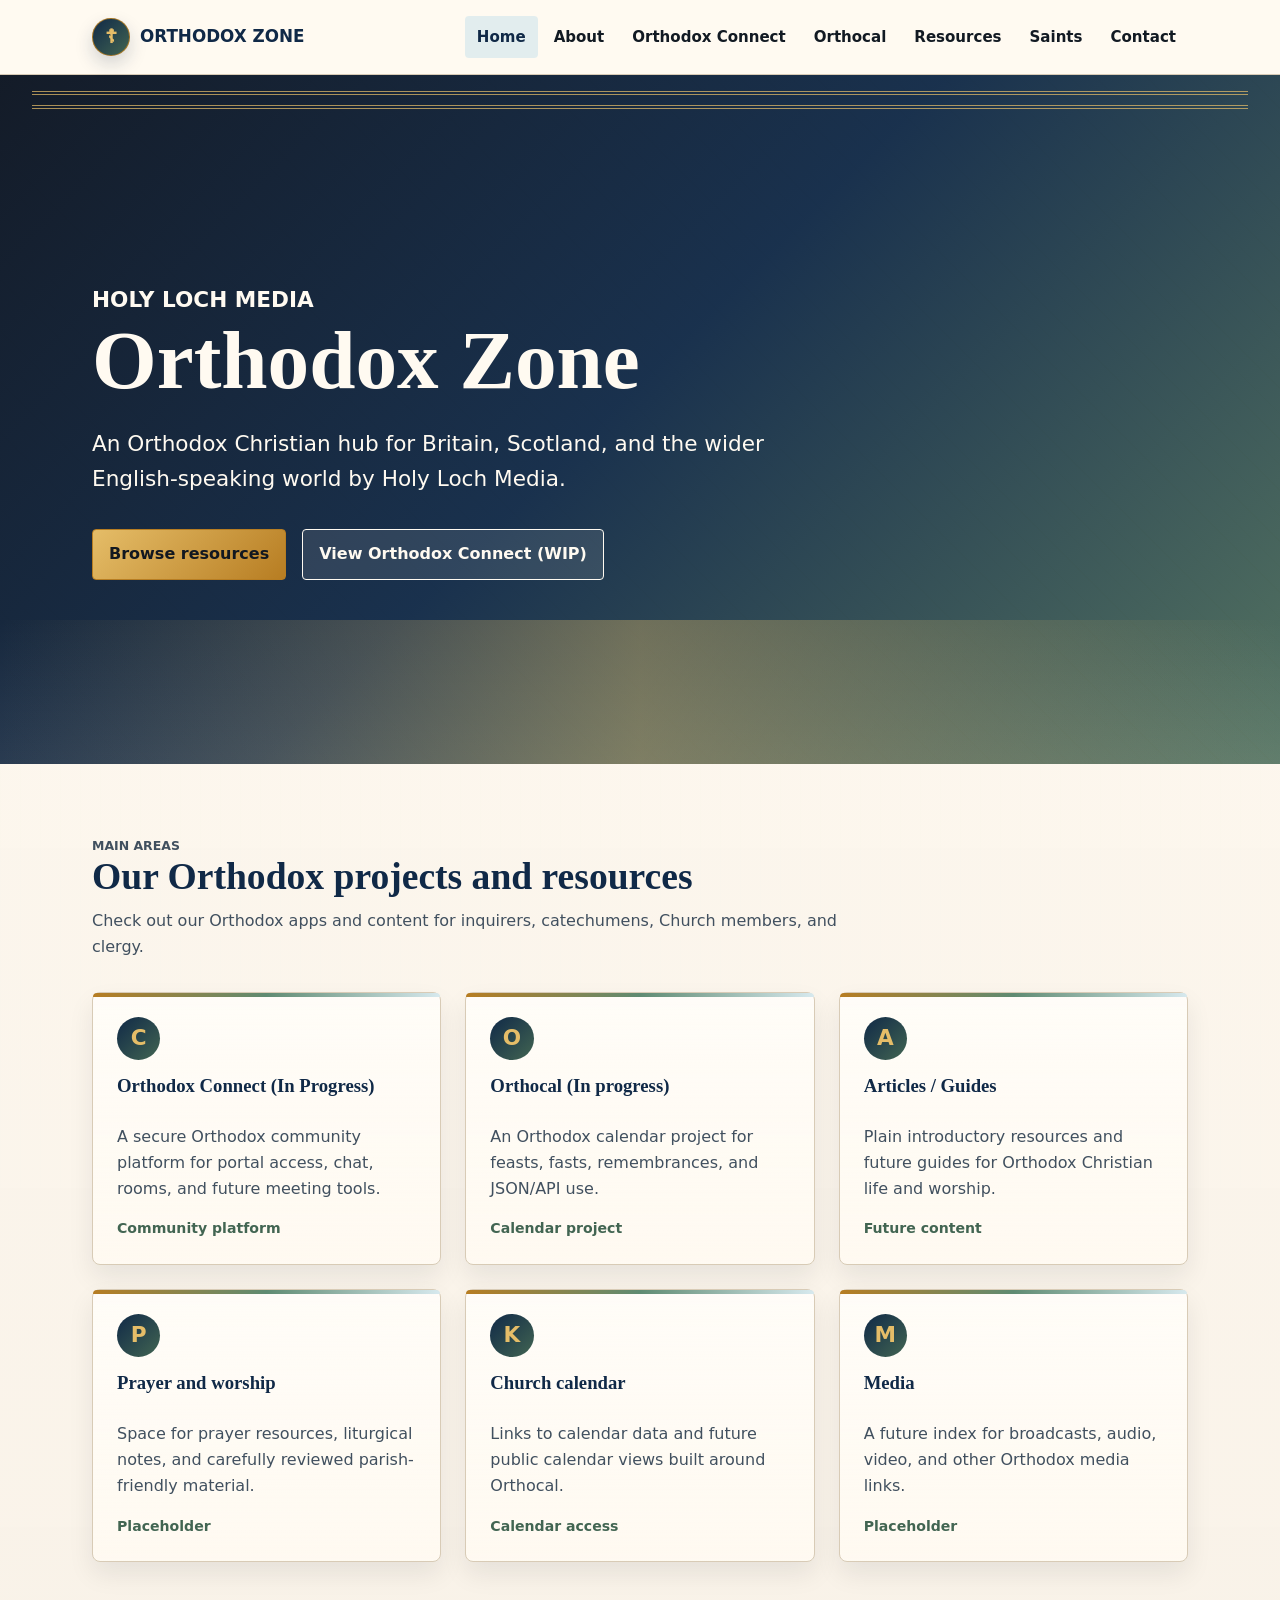
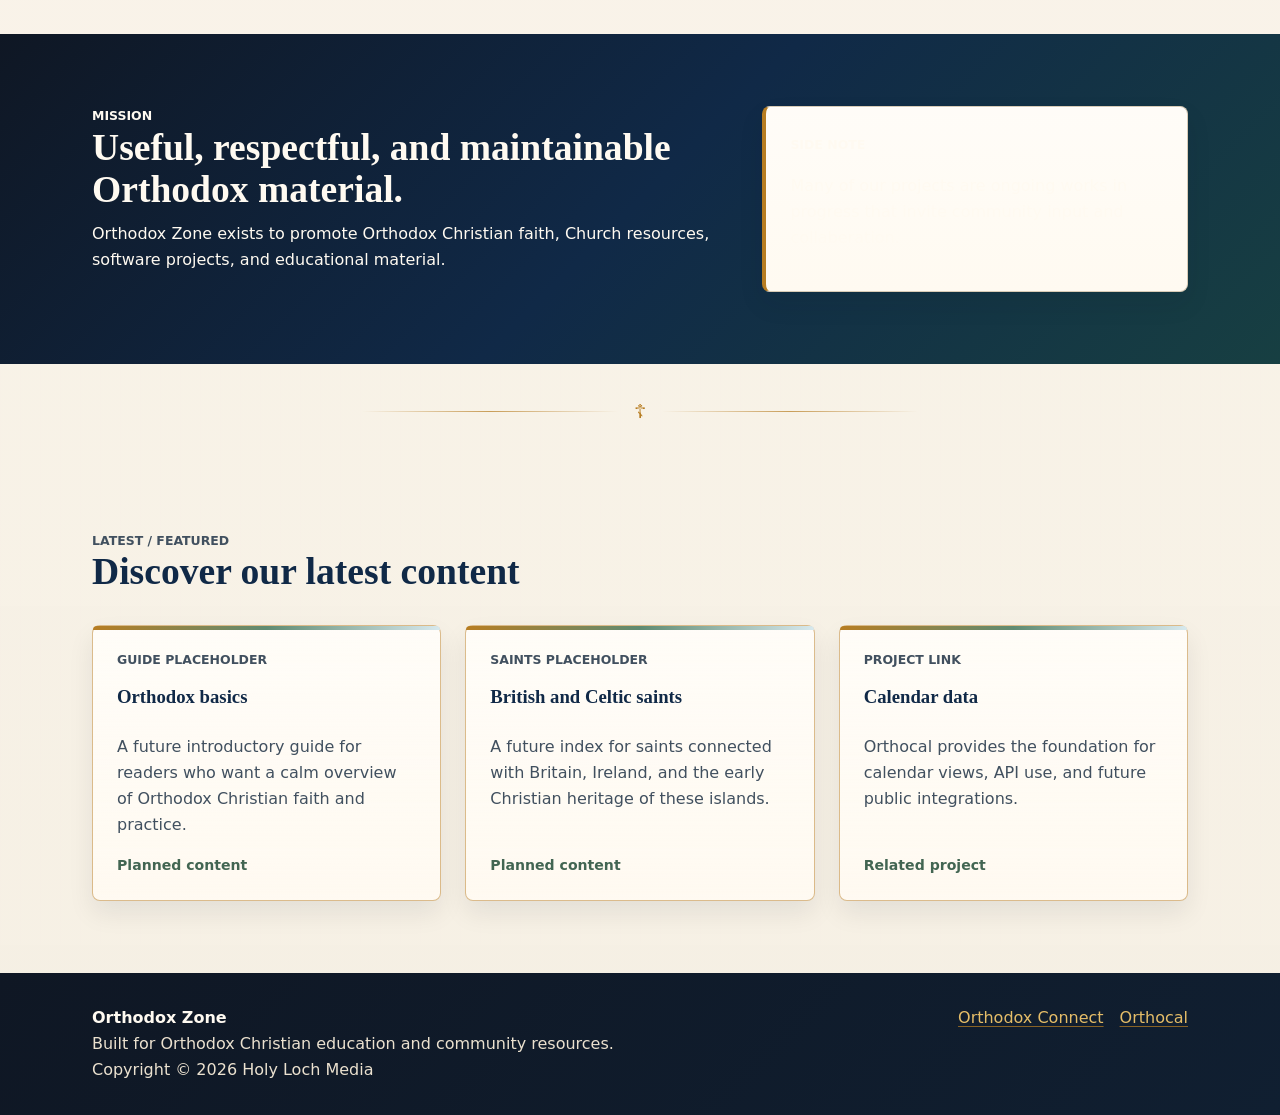
==== commit aaf2e2d1: "Content update" ====
--- a/index.html
+++ b/index.html
@@ -20,7 +20,7 @@
 		<div class="nav-wrap">
 			<a class="brand" href="index.html" aria-label="Orthodox Zone home">
 				<span class="brand-mark" aria-hidden="true">☦</span>
-				<span>Orthodox Zone</span>
+				<span>ORTHODOX ZONE</span>
 			</a>
 			<button class="nav-toggle" type="button" aria-expanded="false" aria-controls="primary-nav">Menu</button>
 			<nav class="site-nav" id="primary-nav" aria-label="Primary navigation" data-open="false">
@@ -40,12 +40,12 @@
 	<main>
 		<section class="hero celtic-border">
 			<div class="section">
-				<p class="eyebrow">Orthodox Christian resources</p>
+				<p class="eyebrow">Holy Loch Media</p>
 				<h1>Orthodox Zone</h1>
 				<p>An Orthodox Christian hub for Britain, Scotland, and the wider English-speaking world by Holy Loch Media.</p>
 				<div class="hero-actions" aria-label="Featured links">
 					<a class="button button-primary" href="resources.html">Browse resources</a>
-					<a class="button button-secondary" href="connect.html">View Orthodox Connect</a>
+					<a class="button button-secondary" href="connect.html">View Orthodox Connect (WIP)</a>
 				</div>
 			</div>
 		</section>
@@ -53,19 +53,19 @@
 		<section class="section">
 			<div class="section-heading">
 				<p class="eyebrow">Main areas</p>
-				<h2>One quiet place for projects, guides, calendar work, and future public material.</h2>
-				<p>The site brings related Orthodox projects together while keeping each area simple, readable, and easy to maintain.</p>
+				<h2>Our Orthodox projects and resources</h2>
+				<p>Check out our Orthodox apps and content for inquirers, catechumens, Church members, and clergy.</p>
 			</div>
 			<div class="card-grid">
 				<a class="card card-link" href="connect.html">
 					<span class="card-icon" aria-hidden="true">C</span>
-					<h3>Orthodox Connect</h3>
+					<h3>Orthodox Connect (In Progress)</h3>
 					<p>A secure Orthodox community platform for portal access, chat, rooms, and future meeting tools.</p>
 					<span class="meta">Community platform</span>
 				</a>
 				<a class="card card-link" href="orthocal.html">
 					<span class="card-icon" aria-hidden="true">O</span>
-					<h3>Orthocal</h3>
+					<h3>Orthocal (In progress)</h3>
 					<p>An Orthodox calendar project for feasts, fasts, remembrances, and JSON/API use.</p>
 					<span class="meta">Calendar project</span>
 				</a>
@@ -78,7 +78,7 @@
 				<a class="card card-link" href="resources.html#prayer">
 					<span class="card-icon" aria-hidden="true">P</span>
 					<h3>Prayer and worship</h3>
-					<p>Space for prayer resources, worship notes, and carefully reviewed parish-friendly material.</p>
+					<p>Space for prayer resources, liturgical notes, and carefully reviewed parish-friendly material.</p>
 					<span class="meta">Placeholder</span>
 				</a>
 				<a class="card card-link" href="orthocal.html">
@@ -101,11 +101,11 @@
 				<div class="readable">
 					<p class="eyebrow">Mission</p>
 					<h2>Useful, respectful, and maintainable Orthodox material.</h2>
-					<p>Orthodox Zone exists to gather public resources, software projects, and educational material without pretending to be an ecclesiastical authority. It is built to support clear information, careful language, and future collaboration.</p>
+					<p>Orthodox Zone exists to promote Orthodox Christian faith, Church resources, software projects, and educational material.</p>
 				</div>
 				<aside class="notice">
-					<p class="badge">Design note</p>
-					<p>The visual system uses navy, parchment, muted gold, stone, and green so it can later support Orthodox Zone, Orthodox Connect, and Orthocal.</p>
+					<p class="badge">Side note</p>
+					<p>Many of our projects are ongoing works in progress that invite community input and collaberation.</p>
 				</aside>
 			</div>
 		</section>
@@ -115,7 +115,7 @@
 		<section class="section">
 			<div class="section-heading">
 				<p class="eyebrow">Latest / featured</p>
-				<h2>Static placeholders for the first public build.</h2>
+				<h2>Discover our latest content</h2>
 			</div>
 			<div class="card-grid">
 				<article class="feature-card">
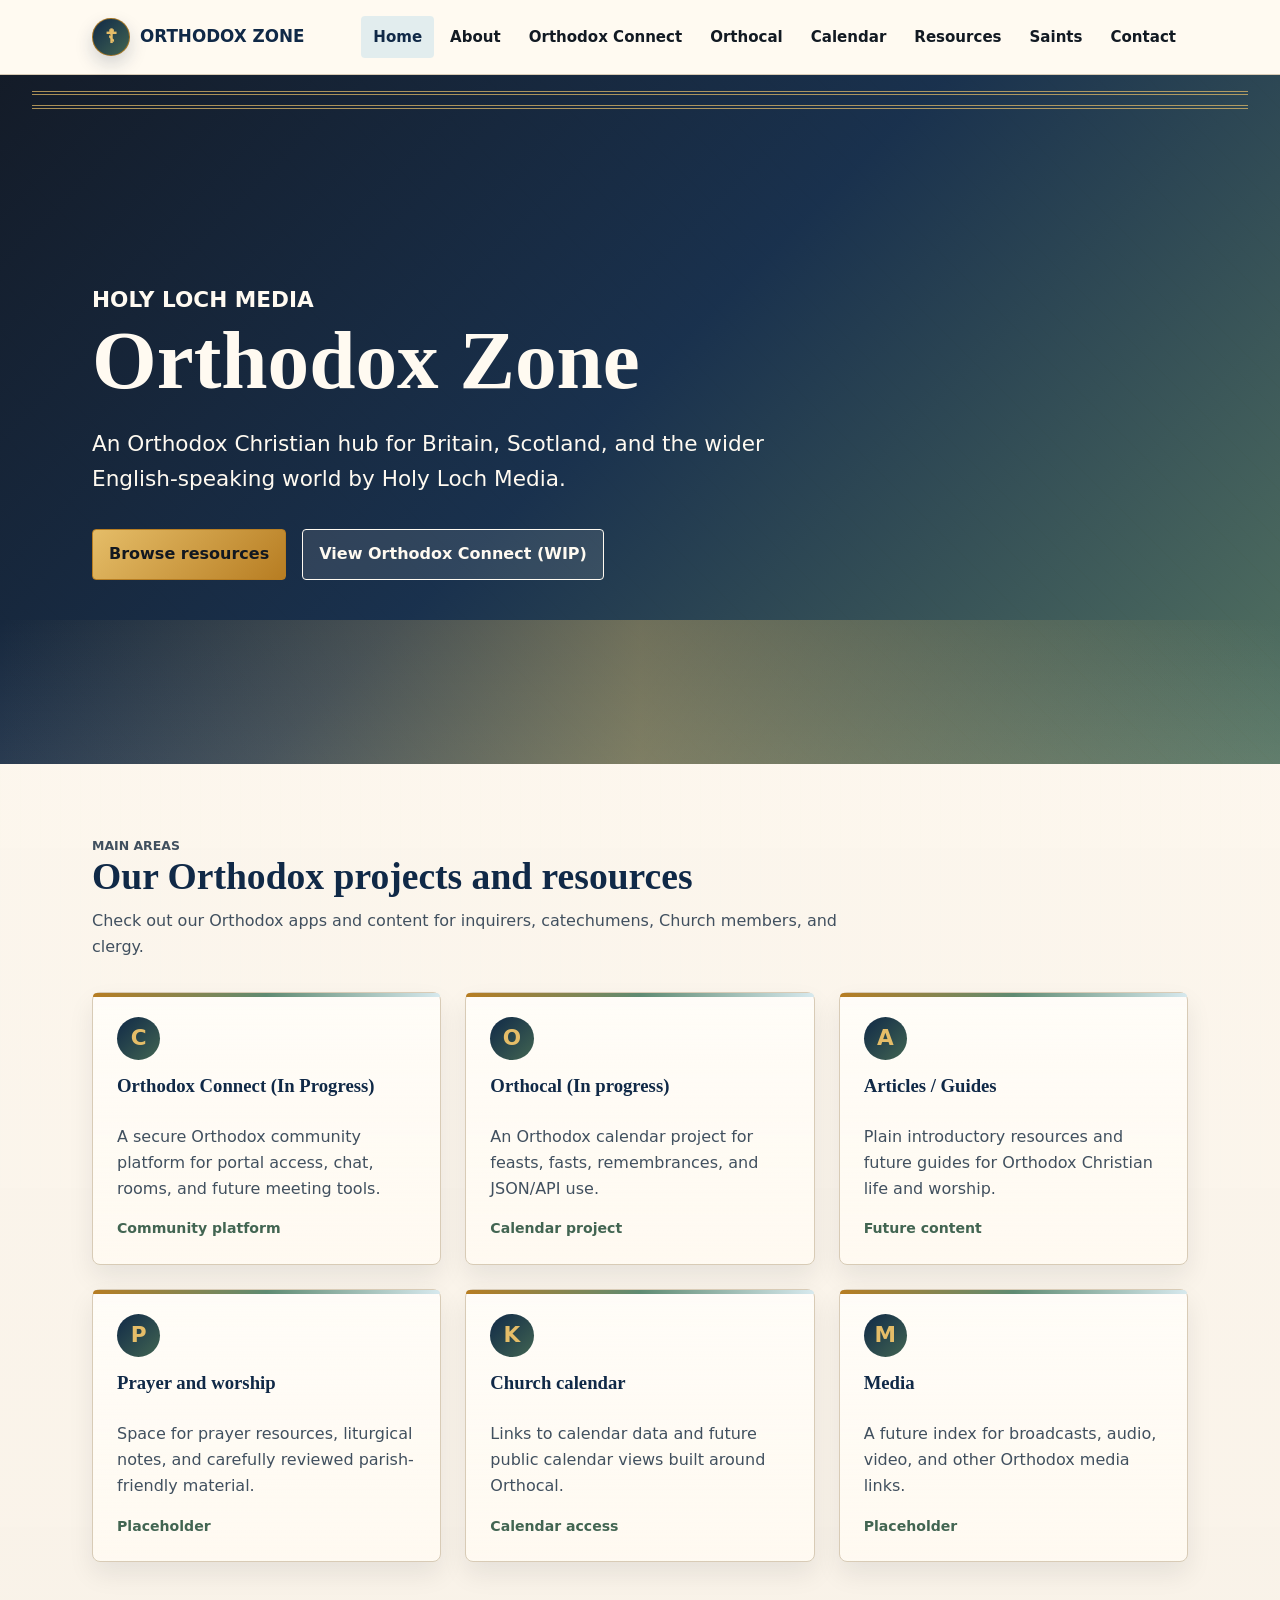
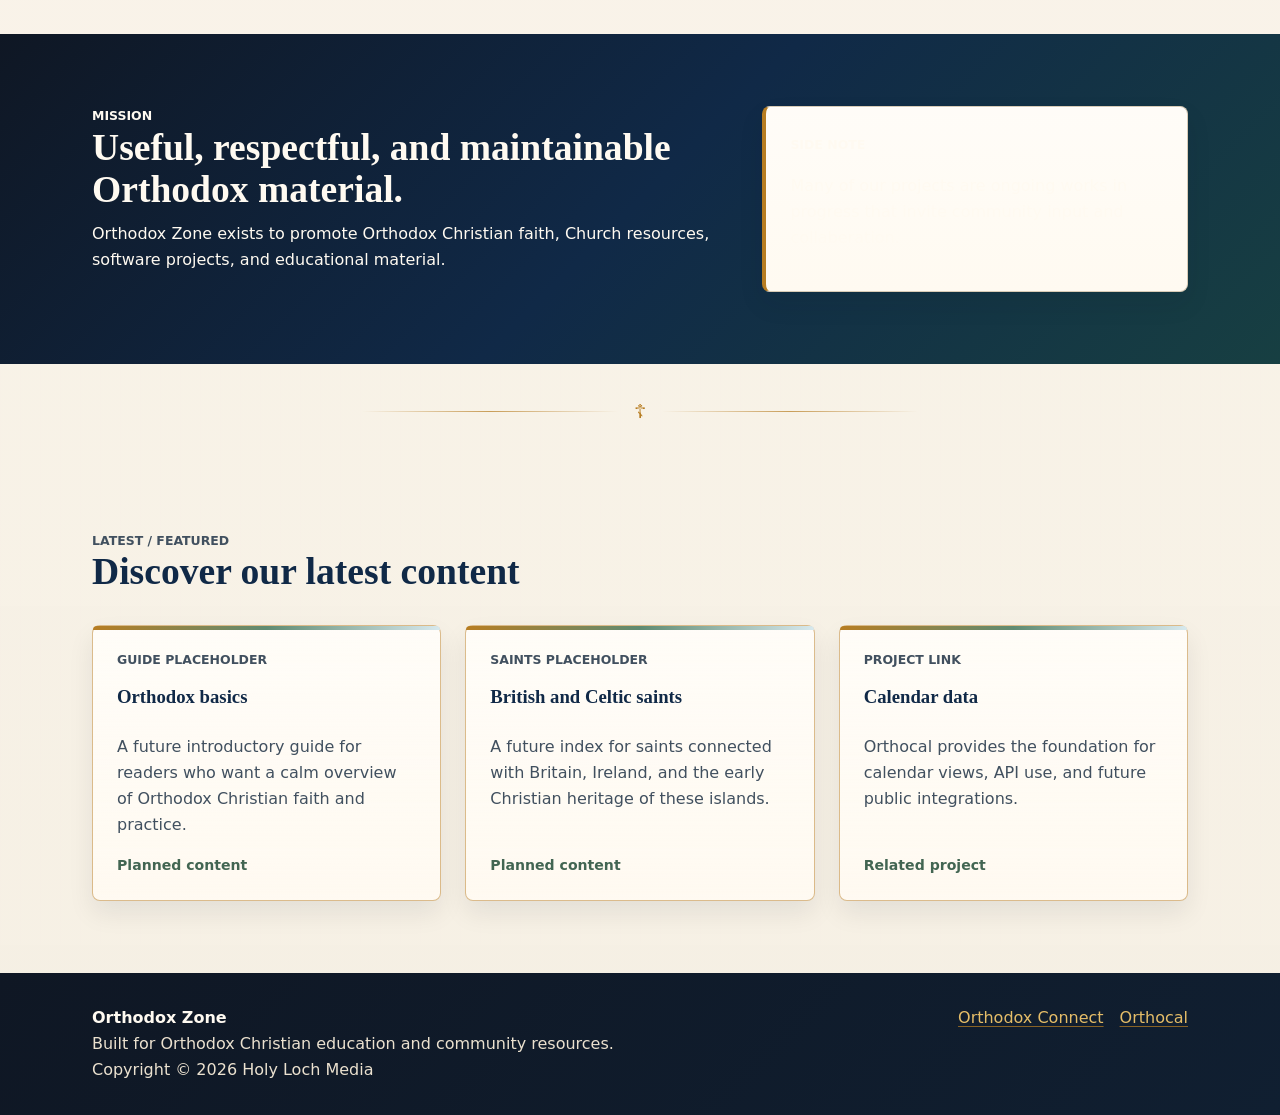
==== commit 08195043: "Calendar API access through /calendar.html and chown in deploy script" ====
--- a/index.html
+++ b/index.html
@@ -29,6 +29,7 @@
 					<li><a href="about.html">About</a></li>
 					<li><a href="connect.html">Orthodox Connect</a></li>
 					<li><a href="orthocal.html">Orthocal</a></li>
+					<li><a href="calendar.html">Calendar</a></li>
 					<li><a href="resources.html">Resources</a></li>
 					<li><a href="saints.html">Saints</a></li>
 					<li><a href="contact.html">Contact</a></li>
@@ -81,7 +82,7 @@
 					<p>Space for prayer resources, liturgical notes, and carefully reviewed parish-friendly material.</p>
 					<span class="meta">Placeholder</span>
 				</a>
-				<a class="card card-link" href="orthocal.html">
+				<a class="card card-link" href="calendar.html">
 					<span class="card-icon" aria-hidden="true">K</span>
 					<h3>Church calendar</h3>
 					<p>Links to calendar data and future public calendar views built around Orthocal.</p>
--- a/assets/css/style.css
+++ b/assets/css/style.css
@@ -487,6 +487,199 @@
 	border-left: 4px solid var(--accent-gold);
 }
 
+.calendar-shell {
+	display: grid;
+	gap: var(--space-4);
+}
+
+.calendar-controls {
+	align-items: end;
+	background:
+		linear-gradient(180deg, rgba(255, 255, 255, 0.48), rgba(255, 250, 241, 0.9)),
+		var(--oz-card-bg);
+	border: var(--border-thin);
+	border-radius: var(--radius-md);
+	box-shadow: var(--shadow-card);
+	display: grid;
+	gap: var(--space-3);
+	grid-template-columns: repeat(3, minmax(0, auto)) minmax(11rem, 1fr) auto;
+	padding: var(--card-padding);
+}
+
+.calendar-controls label {
+	color: var(--oz-text-muted);
+	font-family: var(--font-ui);
+	font-size: 0.9rem;
+	font-weight: 700;
+}
+
+.calendar-status,
+.calendar-loading,
+.calendar-empty,
+.calendar-error {
+	border-radius: var(--radius-md);
+	font-family: var(--font-ui);
+	padding: var(--space-3) var(--space-4);
+}
+
+.calendar-status {
+	background: rgba(215, 233, 238, 0.62);
+	border: 1px solid rgba(16, 41, 71, 0.18);
+	color: var(--oz-navy);
+}
+
+.calendar-loading {
+	background: rgba(229, 189, 104, 0.18);
+	border: var(--border-gold);
+	color: var(--oz-navy);
+}
+
+.calendar-empty {
+	background: rgba(255, 250, 241, 0.86);
+	border: var(--border-thin);
+	color: var(--oz-text-muted);
+}
+
+.calendar-error {
+	background: rgba(126, 39, 52, 0.1);
+	border: 1px solid rgba(126, 39, 52, 0.42);
+	color: var(--oz-deep-red);
+}
+
+.calendar-day,
+.calendar-card {
+	background:
+		linear-gradient(180deg, rgba(255, 255, 255, 0.52), rgba(255, 250, 241, 0.94)),
+		var(--oz-card-bg);
+	border: var(--border-thin);
+	border-radius: var(--radius-md);
+	box-shadow: var(--shadow-card);
+	padding: var(--card-padding);
+}
+
+.calendar-day {
+	display: grid;
+	gap: var(--space-4);
+}
+
+.calendar-day-heading {
+	border-bottom: var(--border-gold);
+	padding-bottom: var(--space-3);
+}
+
+.calendar-day-heading h2,
+.calendar-card-title {
+	color: var(--oz-navy);
+	font-family: var(--font-display);
+	line-height: var(--line-heading);
+	margin: 0;
+}
+
+.calendar-day-heading h2 {
+	font-size: clamp(1.8rem, 4vw, 3rem);
+}
+
+.calendar-meta {
+	display: grid;
+	gap: var(--space-2) var(--space-4);
+	grid-template-columns: minmax(9rem, max-content) minmax(0, 1fr);
+	margin: 0;
+}
+
+.calendar-meta dt,
+.calendar-detail-list dt {
+	color: var(--oz-navy);
+	font-family: var(--font-ui);
+	font-weight: 800;
+}
+
+.calendar-meta dd,
+.calendar-detail-list dd {
+	color: var(--oz-text-muted);
+	margin: 0;
+}
+
+.calendar-card-grid {
+	display: grid;
+	gap: var(--space-4);
+	grid-template-columns: repeat(auto-fit, minmax(min(100%, 280px), 1fr));
+}
+
+.calendar-card {
+	border-color: rgba(183, 125, 34, 0.45);
+	display: grid;
+	gap: var(--space-3);
+	position: relative;
+}
+
+.calendar-card::before {
+	background: linear-gradient(90deg, var(--accent-gold), var(--oz-celtic-green-soft), var(--accent-blue));
+	border-radius: var(--radius-md) var(--radius-md) 0 0;
+	content: "";
+	height: 4px;
+	inset: 0 0 auto;
+	position: absolute;
+}
+
+.calendar-card-title {
+	font-size: 1.25rem;
+	padding-top: var(--space-1);
+}
+
+.calendar-list {
+	margin: 0;
+	padding-left: 1.2rem;
+}
+
+.calendar-list li + li {
+	margin-top: var(--space-2);
+}
+
+.calendar-detail-list {
+	display: grid;
+	gap: var(--space-2);
+	margin: 0;
+	padding-left: 0;
+}
+
+.calendar-card pre {
+	background: rgba(16, 41, 71, 0.07);
+	border: var(--border-thin);
+	border-radius: var(--radius-sm);
+	color: var(--oz-text);
+	font-size: 0.88rem;
+	margin: 0;
+	max-height: 24rem;
+	overflow: auto;
+	padding: var(--space-3);
+	white-space: pre-wrap;
+}
+
+.page-header .calendar-badge {
+	background: rgba(229, 189, 104, 0.14);
+	border: var(--border-gold);
+	border-radius: 999px;
+	color: var(--accent-gold-soft);
+	display: inline-block;
+	font-family: var(--font-ui);
+	font-size: 0.82rem;
+	font-weight: 800;
+	margin-top: var(--space-4);
+	padding: 0.35rem 0.75rem;
+	text-transform: uppercase;
+}
+
+.calendar-date-input {
+	background: var(--oz-off-white);
+	border: var(--border-thin);
+	border-radius: var(--radius-sm);
+	color: var(--oz-text);
+	font: inherit;
+	min-height: var(--button-height);
+	padding: 0.62rem 0.75rem;
+	width: 100%;
+}
+
 .cross-divider {
 	align-items: center;
 	color: var(--accent-gold);
@@ -615,6 +808,20 @@
 	.split {
 		grid-template-columns: 1fr;
 	}
+
+	.calendar-controls {
+		grid-template-columns: 1fr 1fr;
+	}
+
+	.calendar-controls label,
+	.calendar-date-input,
+	.calendar-controls .button-primary {
+		grid-column: 1 / -1;
+	}
+
+	.calendar-meta {
+		grid-template-columns: 1fr;
+	}
 }
 
 @media (max-width: 520px) {
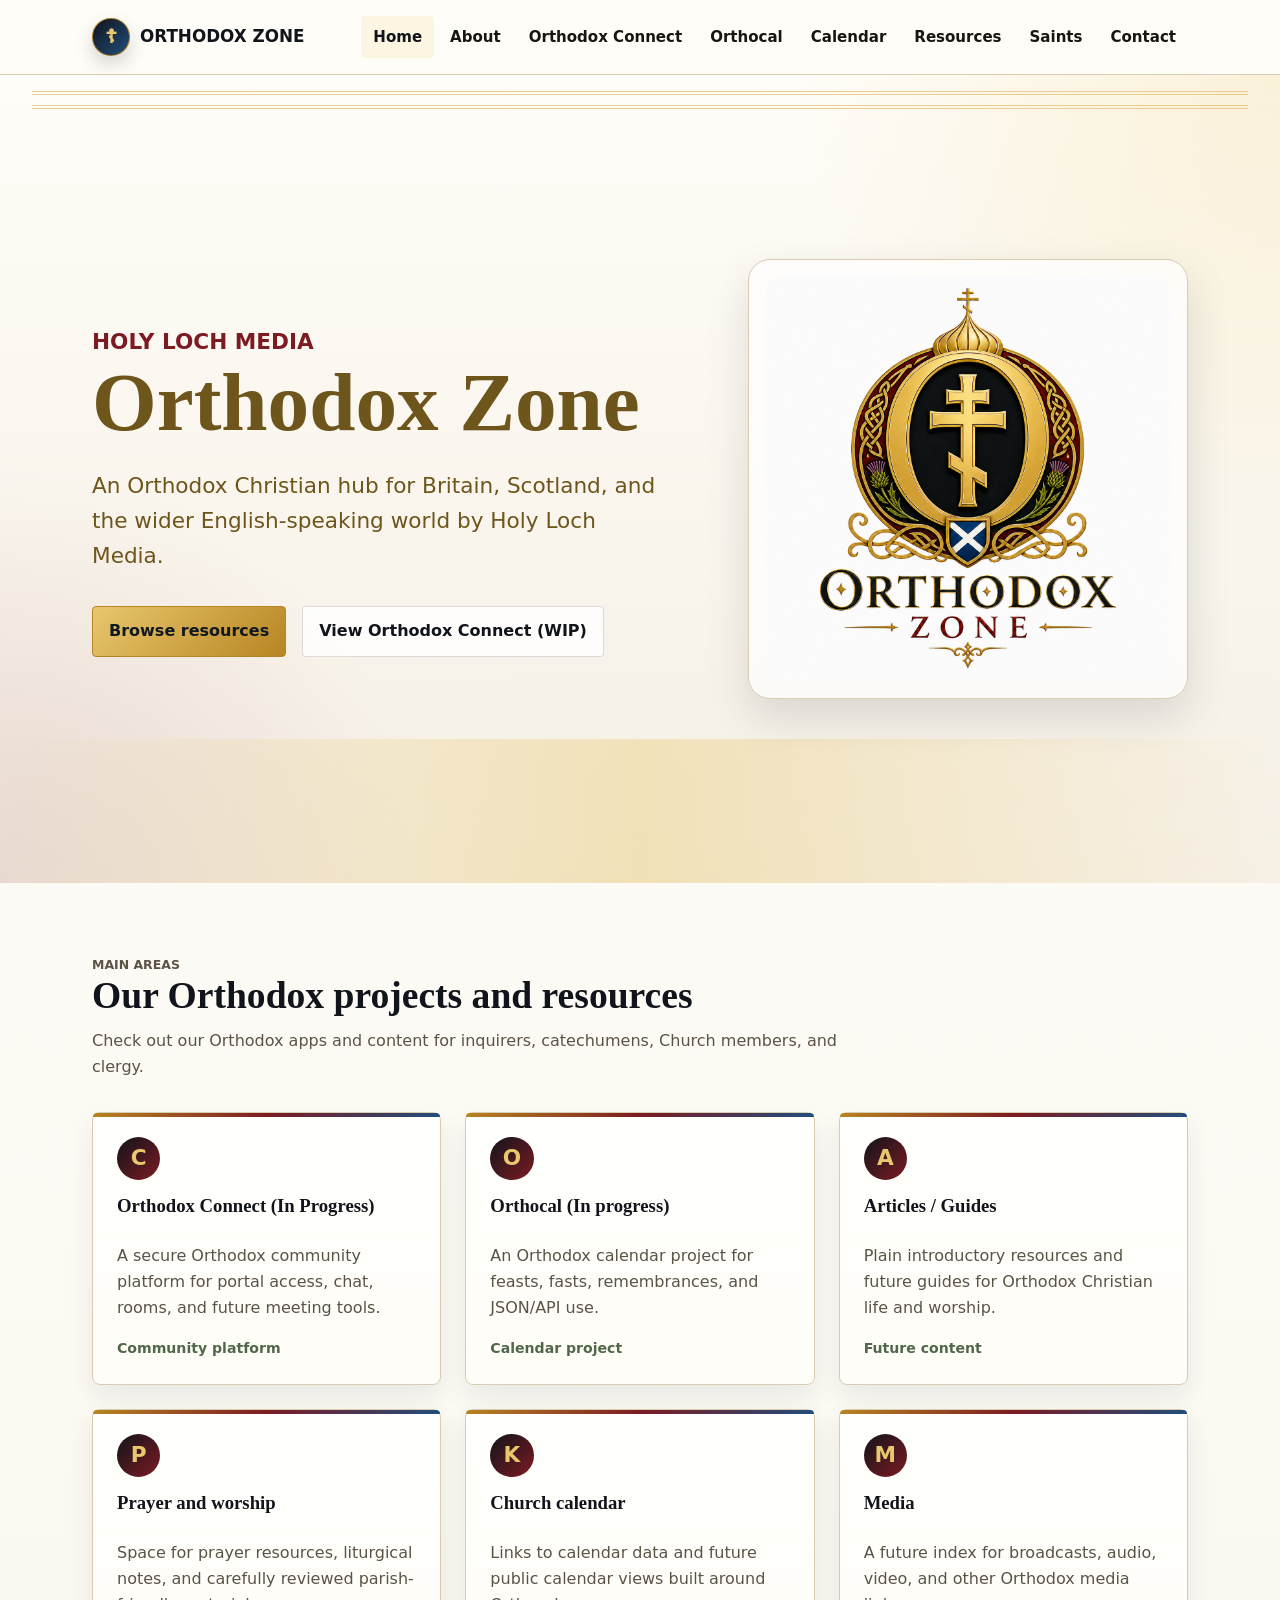
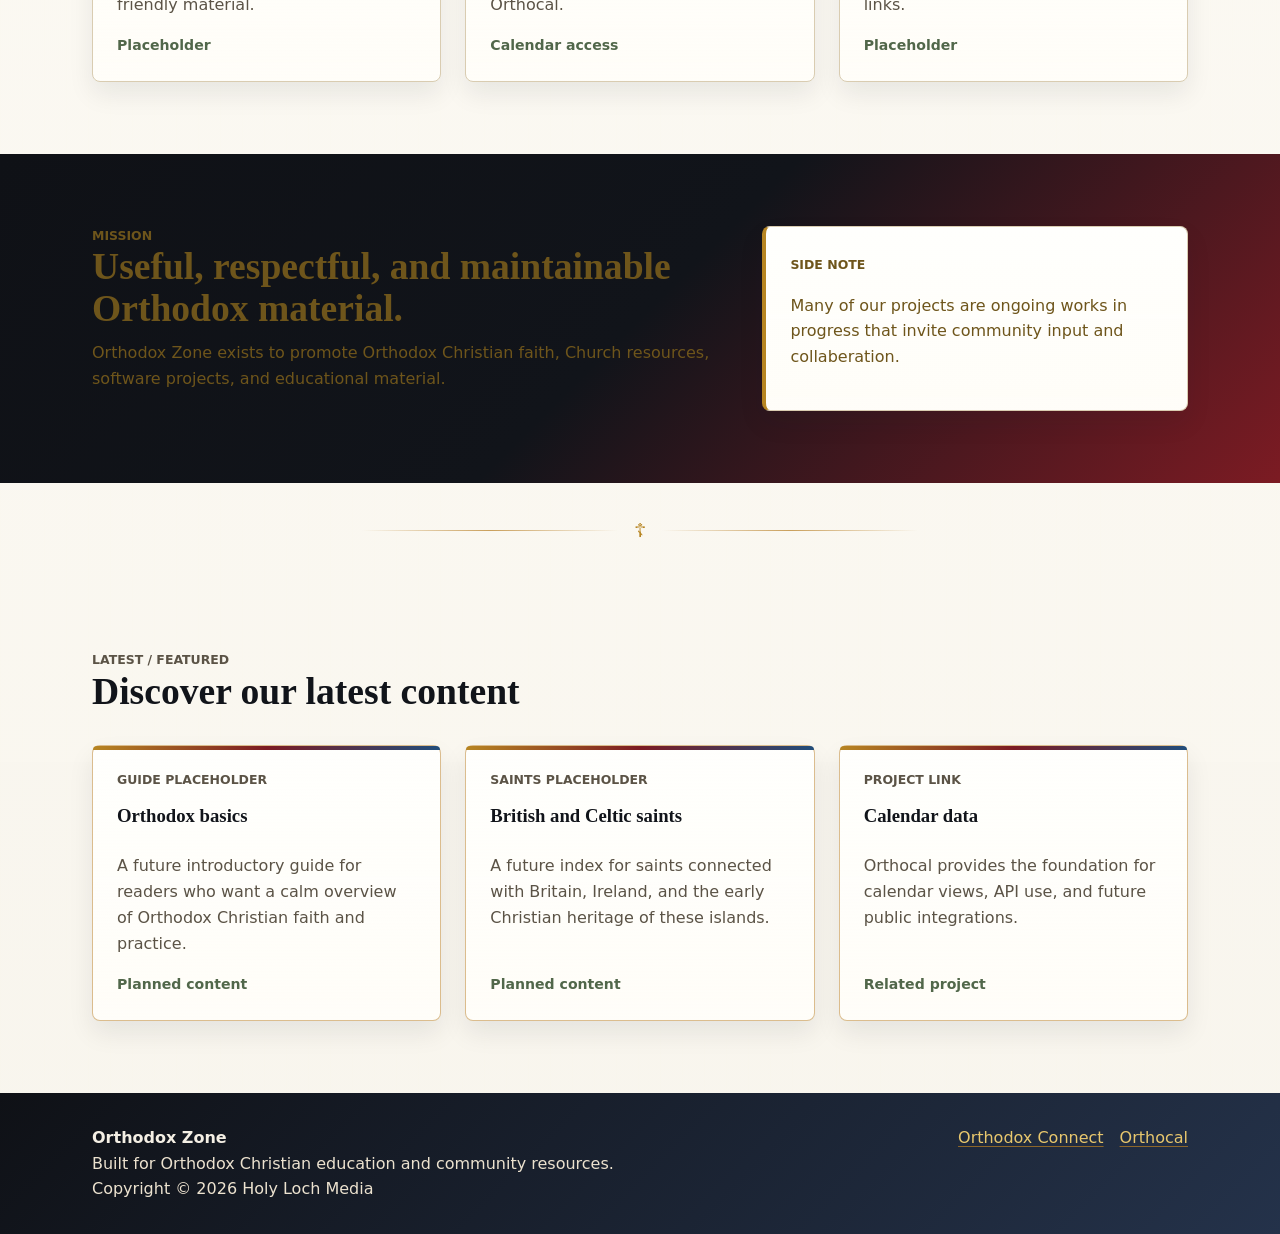
==== commit 6f85c24c: "Logo and style updates" ====
--- a/index.html
+++ b/index.html
@@ -39,15 +39,20 @@
 	</header>
 
 	<main>
-		<section class="hero celtic-border">
+		<section class="hero hero-home celtic-border">
 			<div class="section">
-				<p class="eyebrow">Holy Loch Media</p>
-				<h1>Orthodox Zone</h1>
-				<p>An Orthodox Christian hub for Britain, Scotland, and the wider English-speaking world by Holy Loch Media.</p>
-				<div class="hero-actions" aria-label="Featured links">
-					<a class="button button-primary" href="resources.html">Browse resources</a>
-					<a class="button button-secondary" href="connect.html">View Orthodox Connect (WIP)</a>
+				<div>
+					<p class="eyebrow">Holy Loch Media</p>
+					<h1>Orthodox Zone</h1>
+					<p>An Orthodox Christian hub for Britain, Scotland, and the wider English-speaking world by Holy Loch Media.</p>
+					<div class="hero-actions" aria-label="Featured links">
+						<a class="button button-primary" href="resources.html">Browse resources</a>
+						<a class="button button-secondary" href="connect.html">View Orthodox Connect (WIP)</a>
+					</div>
 				</div>
+				<figure class="hero-logo">
+					<img src="assets/img/logo-full.png" alt="Orthodox Zone logo" width="1254" height="1254" loading="eager" decoding="async">
+				</figure>
 			</div>
 		</section>
 
--- a/assets/css/style.css
+++ b/assets/css/style.css
@@ -3,24 +3,24 @@
 
 :root {
 	/* Brand colours */
-	--oz-navy: #102947;
-	--oz-navy-soft: #1c3a5f;
-	--oz-parchment: #f5efe4;
-	--oz-bg-deep: #0f1724;
-	--oz-off-white: #fffaf1;
-	--oz-surface-muted: #ebe1cf;
-	--oz-muted-gold: #b77d22;
-	--oz-gold-soft: #e5bd68;
-	--oz-stone-grey: #c9c0b2;
-	--oz-celtic-green: #426552;
-	--oz-celtic-green-soft: #5f8b72;
-	--oz-deep-red: #7e2734;
-	--oz-sky: #d7e9ee;
-	--oz-link: var(--oz-navy);
-	--oz-text: #121a23;
-	--oz-text-muted: #41505f;
-	--oz-card-bg: #fffaf1;
-	--oz-border: #d8cbb6;
+	--oz-navy: #11141a;
+	--oz-navy-soft: #24324a;
+	--oz-parchment: #f8f5ed;
+	--oz-bg-deep: #0f1116;
+	--oz-off-white: #f4efe4;
+	--oz-surface-muted: #ece2cf;
+	--oz-muted-gold: #b78522;
+	--oz-gold-soft: #e8c76d;
+	--oz-stone-grey: #cbc2b3;
+	--oz-celtic-green: #51674a;
+	--oz-celtic-green-soft: #6f8c5b;
+	--oz-deep-red: #7c1b23;
+	--oz-sky: #214d7b;
+	--oz-link: #22304a;
+	--oz-text: #191512;
+	--oz-text-muted: #5b5346;
+	--oz-card-bg: #fffef9;
+	--oz-border: #d9ccb1;
 
 	/* Liturgical accent colours */
 	--accent-gold: var(--oz-muted-gold);
@@ -82,8 +82,8 @@
 body {
 	margin: 0;
 	background:
-		linear-gradient(180deg, rgba(255, 250, 241, 0.95), rgba(245, 239, 228, 0.98)),
-		repeating-linear-gradient(90deg, rgba(183, 125, 34, 0.055) 0 1px, transparent 1px 20px);
+		linear-gradient(180deg, rgba(255, 253, 248, 0.97), rgba(248, 245, 237, 0.98)),
+		repeating-linear-gradient(90deg, rgba(183, 133, 34, 0.045) 0 1px, transparent 1px 22px);
 	color: var(--oz-text);
 	font-family: var(--font-body);
 	line-height: var(--line-body);
@@ -117,7 +117,7 @@
 .site-header {
 	-webkit-backdrop-filter: blur(16px);
 	backdrop-filter: blur(16px);
-	background: rgba(255, 250, 241, 0.9);
+	background: rgba(255, 253, 248, 0.92);
 	border-bottom: var(--border-thin);
 	position: sticky;
 	top: 0;
@@ -155,11 +155,11 @@
 .brand-mark {
 	align-items: center;
 	background:
-		linear-gradient(135deg, var(--oz-navy), var(--oz-celtic-green)),
+		linear-gradient(135deg, var(--oz-navy), var(--oz-sky)),
 		var(--oz-navy);
-	border: 1px solid rgba(183, 125, 34, 0.85);
+	border: 1px solid rgba(183, 133, 34, 0.85);
 	border-radius: 50%;
-	box-shadow: 0 8px 18px rgba(16, 41, 71, 0.18);
+	box-shadow: 0 8px 18px rgba(17, 20, 26, 0.18);
 	color: var(--accent-gold-soft);
 	display: inline-flex;
 	font-family: var(--font-display);
@@ -202,7 +202,7 @@
 
 .site-nav a:hover,
 .site-nav a[aria-current="page"] {
-	background: rgba(215, 233, 238, 0.72);
+	background: rgba(232, 199, 109, 0.16);
 	color: var(--oz-navy);
 }
 
@@ -215,15 +215,58 @@
 
 .hero {
 	background:
-		linear-gradient(135deg, rgba(15, 23, 36, 0.98), rgba(16, 41, 71, 0.96) 48%, rgba(66, 101, 82, 0.9)),
-		repeating-linear-gradient(45deg, rgba(229, 189, 104, 0.18) 0 1px, transparent 1px 18px);
+		linear-gradient(135deg, rgba(15, 17, 22, 0.98), rgba(17, 20, 26, 0.96) 48%, rgba(124, 27, 35, 0.9)),
+		repeating-linear-gradient(45deg, rgba(232, 199, 109, 0.16) 0 1px, transparent 1px 18px);
 	padding-block: var(--section-padding-large);
 }
 
+.hero-home {
+	background:
+		radial-gradient(circle at 100% 0%, rgba(232, 199, 109, 0.22), transparent 32%),
+		radial-gradient(circle at 0% 100%, rgba(124, 27, 35, 0.12), transparent 28%),
+		linear-gradient(180deg, rgba(255, 253, 248, 0.98), rgba(245, 239, 228, 0.96));
+	color: var(--oz-text);
+}
+
+.hero-home .section {
+	align-items: center;
+	display: grid;
+	gap: var(--space-6);
+	grid-template-columns: minmax(0, 1.1fr) minmax(260px, 0.9fr);
+}
+
+.hero-home h1,
+.hero-home p {
+	color: var(--oz-text);
+}
+
+.hero-home .eyebrow {
+	color: var(--oz-deep-red);
+}
+
+.hero-logo {
+	background: rgba(255, 255, 255, 0.72);
+	border: var(--border-thin);
+	border-radius: 22px;
+	box-shadow: var(--shadow-soft);
+	margin: 0;
+	max-width: 440px;
+	padding: var(--space-3);
+	justify-self: end;
+}
+
+.hero-logo img {
+	aspect-ratio: 1 / 1;
+	border-radius: 16px;
+	display: block;
+	object-fit: contain;
+	width: 100%;
+}
+
 .page-header {
 	background:
-		linear-gradient(135deg, rgba(15, 23, 36, 0.98), rgba(28, 58, 95, 0.93), rgba(66, 101, 82, 0.88)),
-		repeating-linear-gradient(135deg, rgba(229, 189, 104, 0.14) 0 1px, transparent 1px 18px);
+		linear-gradient(135deg, rgba(15, 17, 22, 0.98), rgba(36, 50, 74, 0.93), rgba(124, 27, 35, 0.88)),
+		repeating-linear-gradient(135deg, rgba(232, 199, 109, 0.13) 0 1px, transparent 1px 18px);
 	padding-block: clamp(3rem, 7vw, 5.5rem);
 }
 
@@ -240,7 +283,7 @@
 .hero::after,
 .page-header::after {
 	background:
-		linear-gradient(90deg, transparent, rgba(229, 189, 104, 0.38), transparent),
+		linear-gradient(90deg, transparent, rgba(232, 199, 109, 0.38), transparent),
 		linear-gradient(180deg, transparent, rgba(255, 250, 241, 0.08));
 	content: "";
 	height: 9rem;
@@ -257,7 +300,7 @@
 
 .hero h1,
 .page-header h1 {
-	color: var(--oz-off-white);
+	color: #6e551b;
 	font-family: var(--font-display);
 	font-size: clamp(2.3rem, 7vw, 5.2rem);
 	line-height: 1.02;
@@ -267,7 +310,7 @@
 
 .hero p,
 .page-header p {
-	color: var(--oz-off-white);
+	color: #6e551b;
 	font-size: clamp(1.1rem, 2vw, 1.35rem);
 	margin: var(--space-4) 0 0;
 	max-width: var(--width-readable);
@@ -286,7 +329,7 @@
 
 .section-muted {
 	background:
-		linear-gradient(180deg, rgba(235, 225, 207, 0.64), rgba(255, 250, 241, 0.7)),
+		linear-gradient(180deg, rgba(236, 226, 207, 0.64), rgba(255, 253, 248, 0.72)),
 		var(--oz-parchment);
 	border-block: var(--border-thin);
 }
@@ -358,7 +401,7 @@
 .resource-list,
 .notice {
 	background:
-		linear-gradient(180deg, rgba(255, 255, 255, 0.48), rgba(255, 250, 241, 0.9)),
+		linear-gradient(180deg, rgba(255, 255, 255, 0.58), rgba(255, 253, 248, 0.94)),
 		var(--oz-card-bg);
 	border: var(--border-thin);
 	border-radius: var(--radius-md);
@@ -378,7 +421,7 @@
 
 .card::before,
 .feature-card::before {
-	background: linear-gradient(90deg, var(--accent-gold), var(--oz-celtic-green-soft), var(--accent-blue));
+	background: linear-gradient(90deg, var(--accent-gold), var(--oz-deep-red), var(--accent-blue));
 	border-radius: var(--radius-md) var(--radius-md) 0 0;
 	content: "";
 	height: 4px;
@@ -400,7 +443,7 @@
 
 .card-icon {
 	align-items: center;
-	background: linear-gradient(135deg, var(--oz-navy), var(--oz-celtic-green));
+	background: linear-gradient(135deg, var(--oz-navy), var(--oz-deep-red));
 	border-radius: 50%;
 	color: var(--accent-gold-soft);
 	display: inline-flex;
@@ -452,8 +495,15 @@
 }
 
 .button-secondary {
-	background: rgba(255, 250, 241, 0.1);
-	color: var(--oz-off-white);
+	background: rgba(17, 20, 26, 0.06);
+	border-color: rgba(17, 20, 26, 0.12);
+	color: var(--oz-navy);
+}
+
+.hero-home .button-secondary {
+	background: rgba(255, 255, 255, 0.78);
+	border-color: rgba(17, 20, 26, 0.14);
+	color: var(--oz-navy);
 }
 
 .button:hover {
@@ -523,8 +573,8 @@
 }
 
 .calendar-status {
-	background: rgba(215, 233, 238, 0.62);
-	border: 1px solid rgba(16, 41, 71, 0.18);
+	background: rgba(232, 199, 109, 0.16);
+	border: 1px solid rgba(17, 20, 26, 0.18);
 	color: var(--oz-navy);
 }
 
@@ -535,21 +585,21 @@
 }
 
 .calendar-empty {
-	background: rgba(255, 250, 241, 0.86);
+	background: rgba(255, 253, 248, 0.88);
 	border: var(--border-thin);
 	color: var(--oz-text-muted);
 }
 
 .calendar-error {
-	background: rgba(126, 39, 52, 0.1);
-	border: 1px solid rgba(126, 39, 52, 0.42);
+	background: rgba(124, 27, 35, 0.1);
+	border: 1px solid rgba(124, 27, 35, 0.42);
 	color: var(--oz-deep-red);
 }
 
 .calendar-day,
 .calendar-card {
 	background:
-		linear-gradient(180deg, rgba(255, 255, 255, 0.52), rgba(255, 250, 241, 0.94)),
+		linear-gradient(180deg, rgba(255, 255, 255, 0.62), rgba(255, 253, 248, 0.96)),
 		var(--oz-card-bg);
 	border: var(--border-thin);
 	border-radius: var(--radius-md);
@@ -607,13 +657,13 @@
 
 .calendar-card {
 	border-color: rgba(183, 125, 34, 0.45);
-	display: grid;
+/*	display: grid; */
 	gap: var(--space-3);
 	position: relative;
 }
 
 .calendar-card::before {
-	background: linear-gradient(90deg, var(--accent-gold), var(--oz-celtic-green-soft), var(--accent-blue));
+	background: linear-gradient(90deg, var(--accent-gold), var(--oz-deep-red), var(--accent-blue));
 	border-radius: var(--radius-md) var(--radius-md) 0 0;
 	content: "";
 	height: 4px;
@@ -628,11 +678,32 @@
 
 .calendar-list {
 	margin: 0;
+	padding-top: 0.5rem;
 	padding-left: 1.2rem;
 }
 
 .calendar-list li + li {
 	margin-top: var(--space-2);
+}
+
+.calendar-tags {
+	display: inline-flex;
+	flex-wrap: wrap;
+	gap: var(--space-1);
+	margin-left: var(--space-2);
+	vertical-align: middle;
+}
+
+.calendar-tag {
+	border: var(--border-gold);
+	border-radius: 999px;
+	color: var(--oz-deep-red);
+	display: inline-block;
+	font-family: var(--font-ui);
+	font-size: 0.76rem;
+	font-weight: 800;
+	line-height: 1.2;
+	padding: 0.12rem 0.45rem;
 }
 
 .calendar-detail-list {
@@ -716,14 +787,14 @@
 
 .feature-band {
 	background:
-		linear-gradient(135deg, var(--oz-bg-deep), var(--oz-navy), #173f42),
+		linear-gradient(135deg, var(--oz-bg-deep), var(--oz-navy), var(--oz-deep-red)),
 		var(--oz-navy);
 	color: var(--oz-off-white);
 }
 
 .feature-band h2,
 .feature-band p {
-	color: var(--oz-off-white);
+	color: #6e551b;
 }
 
 .feature-band .card,
@@ -741,7 +812,7 @@
 }
 
 .site-footer {
-	background: linear-gradient(135deg, var(--oz-bg-deep), #101f31);
+	background: linear-gradient(135deg, var(--oz-bg-deep), var(--oz-navy-soft));
 	color: var(--oz-surface-muted);
 }
 
@@ -809,6 +880,15 @@
 		grid-template-columns: 1fr;
 	}
 
+	.hero-home .section {
+		grid-template-columns: 1fr;
+	}
+
+	.hero-logo {
+		justify-self: start;
+		max-width: 360px;
+	}
+
 	.calendar-controls {
 		grid-template-columns: 1fr 1fr;
 	}
